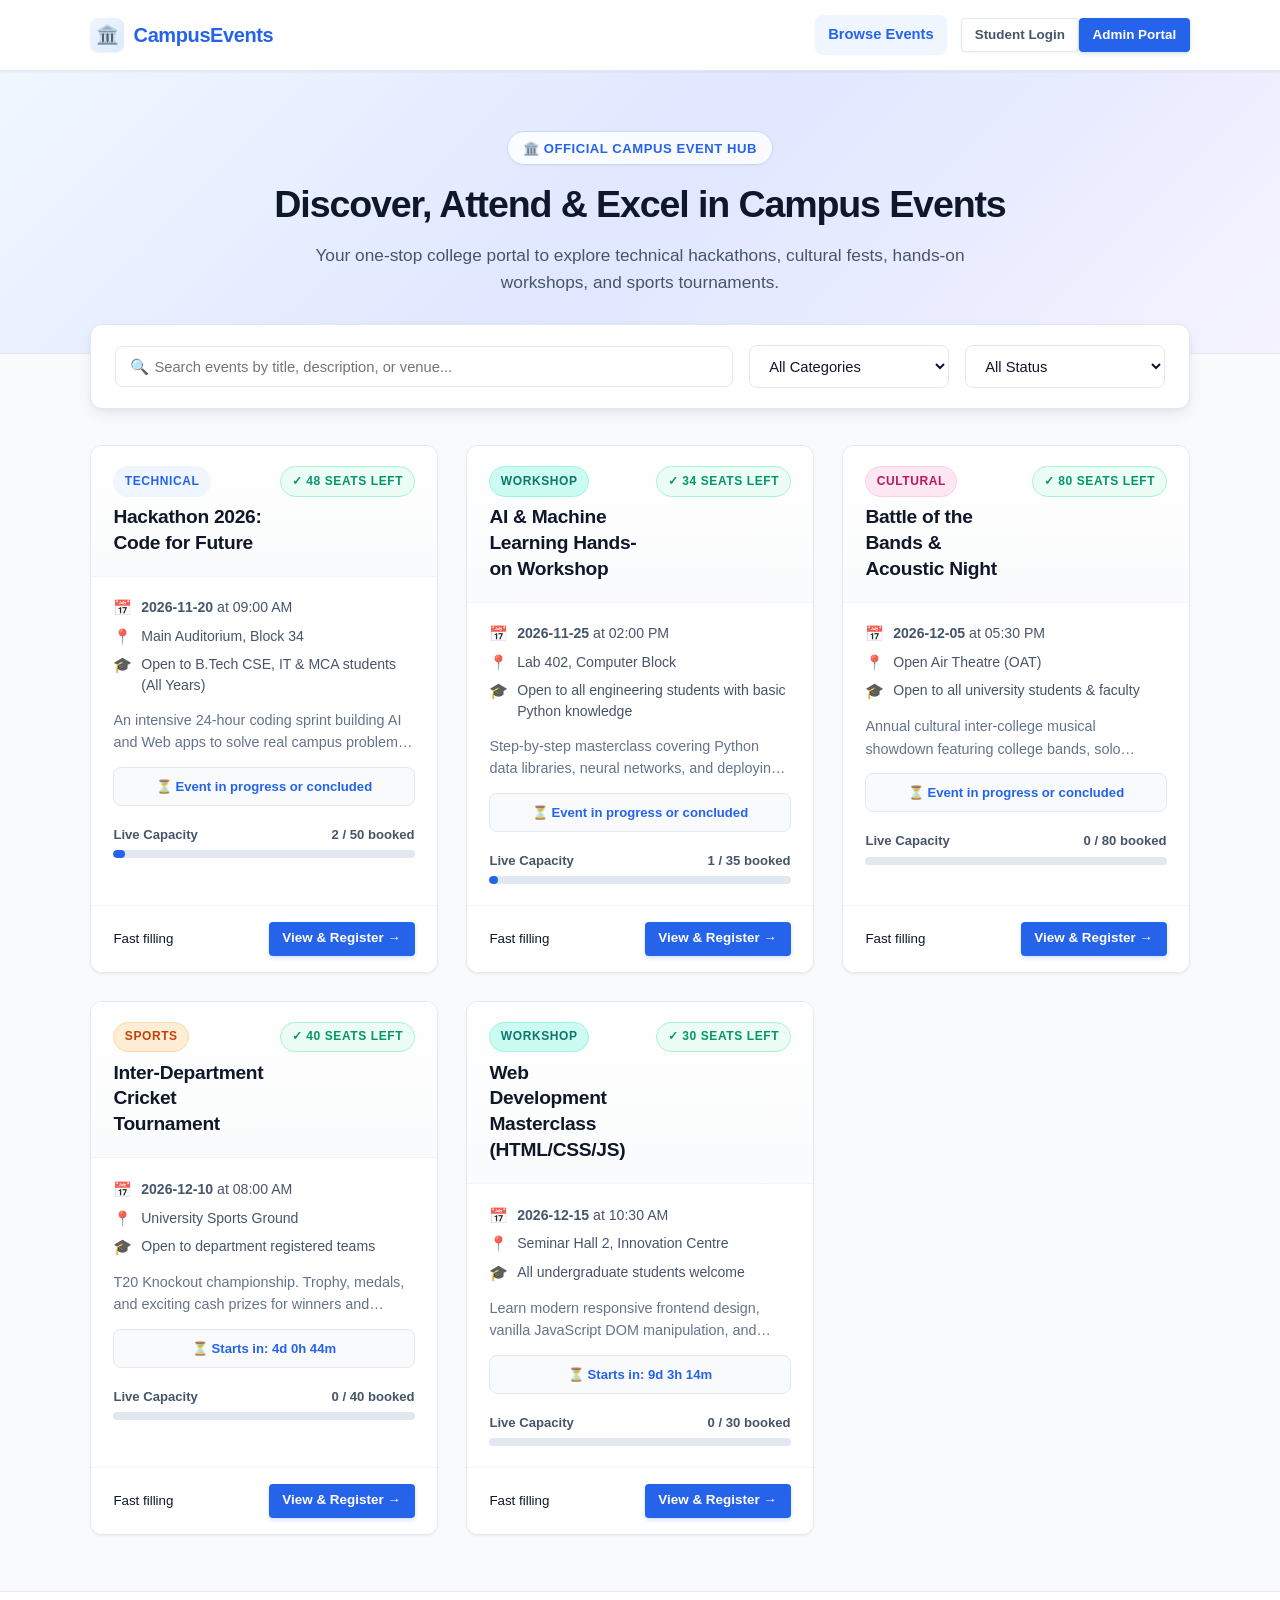
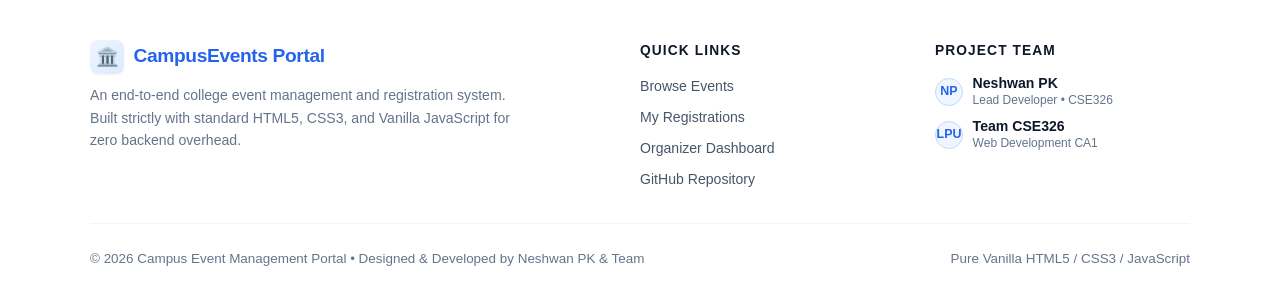
==== index.html @ 431cf502 "Initial commit: Campus Event Management & Registration Portal" ====
<!DOCTYPE html>
<html lang="en">
<head>
  <meta charset="UTF-8">
  <meta name="viewport" content="width=device-width, initial-scale=1.0">
  <title>Campus Event Management & Registration Portal</title>
  <link rel="icon" type="image/svg+xml" href="favicon.svg">
  <link rel="stylesheet" href="css/style.css">
</head>
<body>

  <!-- Global Navigation Header -->
  <header id="app-navbar" class="navbar"></header>

  <!-- Hero Welcome Banner -->
  <section class="hero-section">
    <div class="container">
      <div class="hero-pill">🏛️ Official Campus Event Hub</div>
      <h1 class="hero-title">Discover, Attend & Excel in Campus Events</h1>
      <p class="hero-subtitle">
        Your one-stop college portal to explore technical hackathons, cultural fests, hands-on workshops, and sports tournaments.
      </p>
    </div>
  </section>

  <!-- Main Content Container -->
  <main class="container">

    <!-- Normal Event Explorer View -->
    <div id="events-view">
      <!-- Search and Filter Bar -->
      <section class="filter-bar">
        <div class="search-input-wrapper">
          <span class="search-icon">🔍</span>
          <input 
            type="text" 
            id="search-input" 
            class="filter-input with-icon" 
            placeholder="Search events by title, description, or venue..." 
            oninput="handleFilterChange()"
          >
        </div>
        <div style="flex: 0 1 200px;">
          <select id="category-filter" class="filter-input" onchange="handleFilterChange()">
            <option value="ALL">All Categories</option>
            <option value="Technical">Technical</option>
            <option value="Workshop">Workshop</option>
            <option value="Cultural">Cultural</option>
            <option value="Sports">Sports</option>
          </select>
        </div>
        <div style="flex: 0 1 200px;">
          <select id="availability-filter" class="filter-input" onchange="handleFilterChange()">
            <option value="ALL">All Status</option>
            <option value="OPEN">Available Seats Only</option>
            <option value="FULL">Sold Out / Full</option>
          </select>
        </div>
      </section>

      <!-- Events Listing Grid -->
      <div id="events-container" class="events-grid">
        <!-- Event cards or empty-state injected dynamically -->
      </div>
    </div>

    <!-- Student "My Registrations" View -->
    <div id="my-registrations-view" style="display: none; padding: 2.5rem 0;">
      <div style="display: flex; justify-content: space-between; align-items: center; margin-bottom: 1.5rem; flex-wrap: wrap; gap: 1rem;">
        <div>
          <h2>My Event Registrations</h2>
          <p class="text-muted" id="student-info-heading">Track your booked tickets and active campus passes.</p>
        </div>
        <a href="index.html" class="btn btn-secondary btn-sm">← Back to All Events</a>
      </div>

      <div id="my-registrations-container">
        <div class="table-responsive">
          <table class="data-table">
            <thead>
              <tr>
                <th>Ticket ID</th>
                <th>Event Title</th>
                <th>Date & Time</th>
                <th>Venue</th>
                <th>Action</th>
              </tr>
            </thead>
            <tbody id="my-registrations-tbody">
              <!-- Dynamically populated -->
            </tbody>
          </table>
        </div>
      </div>
    </div>

  </main>

  <!-- Student Login Modal -->
  <div id="student-login-modal" class="modal-overlay">
    <div class="modal-content">
      <div class="modal-header">
        <h3 class="modal-title">Student Login / Identification</h3>
        <button class="modal-close" onclick="closeStudentLoginModal()">&times;</button>
      </div>
      <form id="student-login-form" onsubmit="handleStudentLogin(event)">
        <div class="modal-body">
          <p class="text-muted" style="margin-bottom: 1rem; font-size: 0.9rem;">
            Enter your college Registration Number to view your registered events or quickly book passes.
          </p>
          <div class="form-group">
            <label class="form-label" for="login-reg-no">Registration Number (e.g. 123001)</label>
            <input type="text" id="login-reg-no" class="form-control" placeholder="Enter Registration No." required>
          </div>
          <div class="form-group">
            <label class="form-label" for="login-name">Full Name</label>
            <input type="text" id="login-name" class="form-control" placeholder="Enter your full name" required>
          </div>
        </div>
        <div class="modal-footer">
          <button type="button" class="btn btn-secondary" onclick="closeStudentLoginModal()">Cancel</button>
          <button type="submit" class="btn btn-primary">Login / Continue</button>
        </div>
      </form>
    </div>
  </div>

  <!-- Admin Login Modal -->
  <div id="admin-login-modal" class="modal-overlay">
    <div class="modal-content">
      <div class="modal-header">
        <h3 class="modal-title">Organizer / Admin Login</h3>
        <button class="modal-close" onclick="closeAdminLoginModal()">&times;</button>
      </div>
      <form id="admin-login-form" onsubmit="handleAdminLogin(event)">
        <div class="modal-body">
          <div style="background-color: #f1f5f9; padding: 0.85rem 1rem; border-radius: var(--radius-sm); font-size: 0.86rem; margin-bottom: 1.25rem; border: 1px solid var(--border-color);">
            <strong>Demo Credentials:</strong><br>
            Username: <code>admin</code><br>
            Password: <code>admin123</code>
          </div>
          <div class="form-group">
            <label class="form-label" for="admin-user">Username</label>
            <input type="text" id="admin-user" class="form-control" placeholder="Username" required>
          </div>
          <div class="form-group">
            <label class="form-label" for="admin-pass">Password</label>
            <input type="password" id="admin-pass" class="form-control" placeholder="Password" required>
          </div>
        </div>
        <div class="modal-footer">
          <button type="button" class="btn btn-secondary" onclick="closeAdminLoginModal()">Cancel</button>
          <button type="submit" class="btn btn-primary">Sign In as Admin</button>
        </div>
      </form>
    </div>
  </div>

  <!-- Toast Container -->
  <div id="toast-container"></div>

  <!-- Footer with Team Names -->
  <footer id="app-footer" class="site-footer"></footer>

  <!-- Scripts -->
  <script src="js/storage.js"></script>
  <script src="js/events.js"></script>
  <script src="js/registration.js"></script>
  <script src="js/ui.js"></script>

  <script>
    // Initialize page on load
    document.addEventListener("DOMContentLoaded", function() {
      // Check if URL query asks for "my-registrations" view
      var urlParams = new URLSearchParams(window.location.search);
      var view = urlParams.get("view");

      if (view === "my-registrations") {
        renderNavbar("my-registrations");
        showMyRegistrationsView();
      } else {
        renderNavbar("events");
        renderEventsList();
      }

      // Render shared footer with team members
      renderFooter();
    });

    // Render filtered list of events into the grid
    function renderEventsList() {
      var container = document.getElementById("events-container");
      if (!container) return;

      var allEvents = getAllEvents();

      // Absolute empty state if no events exist in storage
      if (allEvents.length === 0) {
        container.innerHTML = renderEmptyState({
          icon: "📅",
          title: "No events yet",
          desc: "There are currently no events published on campus. Check back soon or log in as Organizer to add new ones.",
          actionBtn: '<button class="btn btn-primary btn-sm" onclick="openAdminLoginModal()">Organizer Portal</button>'
        });
        return;
      }

      var searchVal = (document.getElementById("search-input").value || "").toLowerCase().trim();
      var categoryVal = document.getElementById("category-filter").value;
      var availabilityVal = document.getElementById("availability-filter").value;

      var filtered = [];
      for (var i = 0; i < allEvents.length; i++) {
        var ev = allEvents[i];
        var matchesSearch = (
          ev.title.toLowerCase().indexOf(searchVal) !== -1 ||
          ev.description.toLowerCase().indexOf(searchVal) !== -1 ||
          ev.venue.toLowerCase().indexOf(searchVal) !== -1
        );

        var matchesCategory = (categoryVal === "ALL" || ev.category === categoryVal);

        var seats = getSeatsInfo(ev.id);
        var matchesAvailability = true;
        if (availabilityVal === "OPEN") {
          matchesAvailability = !seats.isFull;
        } else if (availabilityVal === "FULL") {
          matchesAvailability = seats.isFull;
        }

        if (matchesSearch && matchesCategory && matchesAvailability) {
          filtered.push(ev);
        }
      }

      if (filtered.length === 0) {
        container.innerHTML = renderEmptyState({
          icon: "🔍",
          title: "No events match your criteria",
          desc: "We couldn't find any campus events matching your active search filters. Try clearing your search keyword or switching categories.",
          actionBtn: '<button class="btn btn-secondary btn-sm" onclick="resetFilters()">Reset Filters</button>'
        });
        return;
      }

      var html = "";
      for (var j = 0; j < filtered.length; j++) {
        html += renderEventCard(filtered[j]);
      }
      container.innerHTML = html;
    }

    // Reset filters
    function resetFilters() {
      document.getElementById("search-input").value = "";
      document.getElementById("category-filter").value = "ALL";
      document.getElementById("availability-filter").value = "ALL";
      renderEventsList();
    }

    // Called when user types in search or changes filter dropdown
    function handleFilterChange() {
      renderEventsList();
    }

    // Switch view to display Student Registrations
    function showMyRegistrationsView() {
      var user = getCurrentUser();
      if (!user || user.role !== "student") {
        openStudentLoginModal();
        return;
      }

      document.getElementById("events-view").style.display = "none";
      document.getElementById("my-registrations-view").style.display = "block";
      document.getElementById("student-info-heading").textContent = 
        "Showing registered events for " + user.name + " (Reg No: " + user.regNo + ")";

      var container = document.getElementById("my-registrations-container");
      var registrations = getRegistrationsByStudent(user.regNo);

      if (registrations.length === 0) {
        container.innerHTML = renderEmptyState({
          icon: "🎟️",
          title: "No event registrations yet",
          desc: "You haven't reserved tickets for any campus events. Explore upcoming workshops, hackathons, and sports events to get your pass!",
          actionBtn: '<a href="index.html" class="btn btn-primary btn-sm">Explore Upcoming Events →</a>'
        });
        return;
      }

      var tableHtml = 
        '<div class="table-responsive">' +
          '<table class="data-table">' +
            '<thead>' +
              '<tr>' +
                '<th>Ticket ID</th>' +
                '<th>Event Title</th>' +
                '<th>Date & Time</th>' +
                '<th>Venue</th>' +
                '<th>Action</th>' +
              '</tr>' +
            '</thead>' +
            '<tbody id="my-registrations-tbody">';

      for (var i = 0; i < registrations.length; i++) {
        var reg = registrations[i];
        var event = getEventById(reg.eventId) || { title: "Unknown Event", date: "N/A", time: "N/A", venue: "N/A" };
        tableHtml += 
          '<tr>' +
            '<td><strong><code>' + reg.ticketId + '</code></strong></td>' +
            '<td><strong>' + event.title + '</strong></td>' +
            '<td>' + event.date + ' at ' + event.time + '</td>' +
            '<td>' + event.venue + '</td>' +
            '<td>' +
              '<div style="display: flex; gap: 0.5rem; flex-wrap: wrap;">' +
                '<a href="event.html?id=' + encodeURIComponent(reg.eventId) + '&ticketId=' + encodeURIComponent(reg.ticketId) + '" class="btn btn-secondary btn-sm">View Ticket</a>' +
                '<button class="btn btn-danger btn-sm" onclick="handleCancelMyRegistration(\'' + reg.ticketId + '\')">Cancel</button>' +
              '</div>' +
            '</td>' +
          '</tr>';
      }

      tableHtml += '</tbody></table></div>';
      container.innerHTML = tableHtml;
    }

    // Handle student cancelling their registration
    function handleCancelMyRegistration(ticketId) {
      if (!confirm("Are you sure you want to cancel this registration? Your seat will be freed up for other students.")) {
        return;
      }
      var res = cancelRegistration(ticketId);
      if (res.success) {
        showToast(res.message, "success");
        showMyRegistrationsView();
      } else {
        showToast(res.message, "danger");
      }
    }

    // Modal helpers
    function openStudentLoginModal() {
      document.getElementById("student-login-modal").classList.add("active");
    }
    function closeStudentLoginModal() {
      document.getElementById("student-login-modal").classList.remove("active");
    }

    function openAdminLoginModal() {
      document.getElementById("admin-login-modal").classList.add("active");
    }
    function closeAdminLoginModal() {
      document.getElementById("admin-login-modal").classList.remove("active");
    }

    // Form handlers
    function handleStudentLogin(e) {
      e.preventDefault();
      var regNo = document.getElementById("login-reg-no").value.trim();
      var name = document.getElementById("login-name").value.trim();

      if (!regNo || !name) {
        showToast("Please provide both Registration No and Name", "danger");
        return;
      }

      setCurrentUser({
        role: "student",
        regNo: regNo,
        name: name
      });

      closeStudentLoginModal();
      showToast("Welcome, " + name + "!", "success");
      setTimeout(function() {
        window.location.href = "index.html?view=my-registrations";
      }, 500);
    }

    function handleAdminLogin(e) {
      e.preventDefault();
      var u = document.getElementById("admin-user").value.trim();
      var p = document.getElementById("admin-pass").value.trim();

      // Demo login check
      if (u === "admin" && p === "admin123") {
        setCurrentUser({ role: "admin", name: "Campus Organizer" });
        closeAdminLoginModal();
        showToast("Signed in as Administrator", "success");
        setTimeout(function() {
          window.location.href = "admin.html";
        }, 500);
      } else {
        showToast("Invalid credentials! Demo username is admin, password is admin123", "danger");
      }
    }
  </script>
</body>
</html>
---- css/style.css ----
/* ==========================================================================
   Campus Event Management & Registration Portal - Stylesheet
   Refined visual design: harmonious color system, balanced spacing,
   engaging hover micro-interactions, responsive empty states & printable slips.
   ========================================================================== */

/* --- CSS Variables / Design System --- */
:root {
  /* Brand Primary */
  --primary-color: #2563eb;       /* Royal Blue */
  --primary-hover: #1d4ed8;       /* Deep Blue */
  --primary-light: #eff6ff;       /* Soft Blue Tint */
  --primary-border: #bfdbfe;      /* Subtle Primary Border */

  /* Neutrals & Slate */
  --secondary-color: #475569;     /* Slate Neutral */
  --secondary-hover: #334155;     /* Dark Slate */
  --bg-color: #f8fafc;            /* Ambient Page Background */
  --card-bg: #ffffff;             /* Surface / White */
  --text-main: #0f172a;           /* Crisp Charcoal Text */
  --text-muted: #64748b;          /* Secondary Muted Text */
  --text-subtle: #94a3b8;         /* Subtle / Placeholder */
  --border-color: #e2e8f0;        /* Card & Separator Borders */
  --border-light: #f1f5f9;        /* Soft Divider */

  /* Semantic Feedback Palette */
  --danger-color: #ef4444;        /* Crimson Red */
  --danger-hover: #dc2626;
  --danger-bg: #fef2f2;
  --danger-border: #fecaca;

  --success-color: #10b981;       /* Emerald Green */
  --success-hover: #059669;
  --success-bg: #ecfdf5;
  --success-border: #a7f3d0;

  --warning-color: #f59e0b;       /* Amber Warning */
  --warning-hover: #d97706;
  --warning-bg: #fffbeb;
  --warning-border: #fde68a;

  --info-color: #0284c7;          /* Sky Blue */
  --badge-bg: #eff6ff;

  /* Border Radii */
  --radius-xs: 4px;
  --radius-sm: 8px;
  --radius-md: 12px;
  --radius-lg: 18px;
  --radius-pill: 9999px;

  /* Elevation Shadows */
  --shadow-xs: 0 1px 2px 0 rgba(15, 23, 42, 0.05);
  --shadow-sm: 0 2px 4px -1px rgba(15, 23, 42, 0.06), 0 1px 2px -1px rgba(15, 23, 42, 0.04);
  --shadow-md: 0 6px 16px -2px rgba(15, 23, 42, 0.08), 0 2px 6px -1px rgba(15, 23, 42, 0.04);
  --shadow-lg: 0 14px 28px -4px rgba(15, 23, 42, 0.12), 0 6px 12px -3px rgba(15, 23, 42, 0.06);
  --shadow-hover: 0 12px 24px -2px rgba(37, 99, 235, 0.12), 0 4px 8px -2px rgba(15, 23, 42, 0.06);

  /* Transitions */
  --transition-fast: all 0.15s cubic-bezier(0.4, 0, 0.2, 1);
  --transition: all 0.25s cubic-bezier(0.4, 0, 0.2, 1);
}

/* --- Base Reset & Typography --- */
*, *::before, *::after {
  margin: 0;
  padding: 0;
  box-sizing: border-box;
}

html {
  scroll-behavior: smooth;
}

body {
  font-family: -apple-system, BlinkMacSystemFont, "Segoe UI", Roboto, "Helvetica Neue", Arial, sans-serif;
  background-color: var(--bg-color);
  color: var(--text-main);
  line-height: 1.6;
  min-height: 100vh;
  display: flex;
  flex-direction: column;
  -webkit-font-smoothing: antialiased;
  -moz-osx-font-smoothing: grayscale;
}

/* --- Container Utility --- */
.container {
  width: 100%;
  max-width: 1140px;
  margin: 0 auto;
  padding: 0 1.25rem;
}

/* --- Navigation Bar --- */
.navbar {
  background-color: #ffffff;
  border-bottom: 1px solid var(--border-color);
  position: sticky;
  top: 0;
  z-index: 100;
  box-shadow: var(--shadow-xs);
  transition: var(--transition-fast);
}

.nav-container {
  display: flex;
  align-items: center;
  justify-content: space-between;
  min-height: 70px;
  padding: 0.5rem 1.25rem;
}

.logo {
  font-size: 1.25rem;
  font-weight: 800;
  color: var(--primary-color);
  text-decoration: none;
  display: inline-flex;
  align-items: center;
  gap: 0.6rem;
  letter-spacing: -0.02em;
  transition: var(--transition-fast);
}

.logo:hover {
  color: var(--primary-hover);
  transform: scale(1.02);
}

.logo-badge {
  display: inline-flex;
  align-items: center;
  justify-content: center;
  width: 34px;
  height: 34px;
  background: linear-gradient(135deg, #eff6ff 0%, #dbeafe 100%);
  border-radius: var(--radius-sm);
  font-size: 1.15rem;
  box-shadow: var(--shadow-xs);
}

.nav-links {
  display: flex;
  align-items: center;
  gap: 0.85rem;
  list-style: none;
}

.nav-links a {
  text-decoration: none;
  color: var(--secondary-color);
  font-weight: 600;
  font-size: 0.92rem;
  transition: var(--transition-fast);
  padding: 0.5rem 0.85rem;
  border-radius: var(--radius-sm);
  display: inline-flex;
  align-items: center;
  gap: 0.4rem;
}

.nav-links a:hover {
  color: var(--primary-color);
  background-color: var(--primary-light);
}

.nav-links a.active {
  color: var(--primary-color);
  background-color: var(--primary-light);
  font-weight: 700;
}

.nav-user-badge {
  display: inline-flex;
  align-items: center;
  gap: 0.5rem;
  background-color: #f1f5f9;
  border: 1px solid var(--border-color);
  padding: 0.35rem 0.85rem;
  border-radius: var(--radius-pill);
  font-size: 0.85rem;
  font-weight: 600;
  color: var(--secondary-color);
  transition: var(--transition-fast);
}

.nav-user-badge:hover {
  background-color: #e2e8f0;
}

/* --- Buttons & Micro-interactions --- */
.btn {
  display: inline-flex;
  align-items: center;
  justify-content: center;
  gap: 0.5rem;
  padding: 0.6rem 1.25rem;
  font-size: 0.92rem;
  font-weight: 600;
  border-radius: var(--radius-sm);
  border: 1px solid transparent;
  cursor: pointer;
  text-decoration: none;
  transition: var(--transition-fast);
  line-height: 1.4;
  user-select: none;
}

.btn:active:not(:disabled) {
  transform: translateY(1px) scale(0.99);
}

.btn-primary {
  background-color: var(--primary-color);
  color: #ffffff;
  box-shadow: 0 2px 4px rgba(37, 99, 235, 0.2);
}

.btn-primary:hover {
  background-color: var(--primary-hover);
  box-shadow: 0 4px 8px rgba(37, 99, 235, 0.3);
  transform: translateY(-1px);
}

.btn-secondary {
  background-color: #ffffff;
  color: var(--secondary-color);
  border-color: var(--border-color);
  box-shadow: var(--shadow-xs);
}

.btn-secondary:hover {
  background-color: #f8fafc;
  color: var(--text-main);
  border-color: #cbd5e1;
  transform: translateY(-1px);
}

.btn-danger {
  background-color: var(--danger-color);
  color: #ffffff;
  box-shadow: 0 2px 4px rgba(239, 68, 68, 0.2);
}

.btn-danger:hover {
  background-color: var(--danger-hover);
  box-shadow: 0 4px 8px rgba(239, 68, 68, 0.3);
  transform: translateY(-1px);
}

.btn-success {
  background-color: var(--success-color);
  color: #ffffff;
  box-shadow: 0 2px 4px rgba(16, 185, 129, 0.2);
}

.btn-success:hover {
  background-color: var(--success-hover);
  box-shadow: 0 4px 8px rgba(16, 185, 129, 0.3);
  transform: translateY(-1px);
}

.btn-sm {
  padding: 0.4rem 0.8rem;
  font-size: 0.84rem;
  border-radius: var(--radius-xs);
}

.btn-block {
  width: 100%;
}

.btn:disabled,
.btn[disabled] {
  opacity: 0.55;
  cursor: not-allowed;
  pointer-events: none;
  transform: none !important;
  box-shadow: none !important;
}

/* --- Hero Section --- */
.hero-section {
  background: linear-gradient(135deg, #f0f7ff 0%, #e0e7ff 50%, #f5f3ff 100%);
  padding: 3.75rem 0 3.5rem;
  border-bottom: 1px solid var(--border-color);
  text-align: center;
  position: relative;
}

.hero-pill {
  display: inline-flex;
  align-items: center;
  gap: 0.5rem;
  background-color: rgba(255, 255, 255, 0.85);
  color: var(--primary-color);
  padding: 0.35rem 0.95rem;
  border-radius: var(--radius-pill);
  font-size: 0.82rem;
  font-weight: 700;
  letter-spacing: 0.04em;
  text-transform: uppercase;
  margin-bottom: 1rem;
  border: 1px solid var(--primary-border);
  box-shadow: var(--shadow-xs);
}

.hero-title {
  font-size: 2.35rem;
  font-weight: 800;
  color: var(--text-main);
  letter-spacing: -0.03em;
  margin-bottom: 0.85rem;
  line-height: 1.25;
}

.hero-subtitle {
  font-size: 1.08rem;
  color: var(--secondary-color);
  max-width: 660px;
  margin: 0 auto;
  line-height: 1.6;
}

/* --- Search & Filters Bar --- */
.filter-bar {
  background: var(--card-bg);
  padding: 1.25rem 1.5rem;
  border-radius: var(--radius-md);
  box-shadow: var(--shadow-md);
  border: 1px solid var(--border-color);
  margin: -1.85rem auto 2.25rem;
  display: flex;
  flex-wrap: wrap;
  gap: 1rem;
  align-items: center;
  position: relative;
  z-index: 10;
  transition: var(--transition-fast);
}

.filter-bar:focus-within {
  border-color: var(--primary-border);
  box-shadow: var(--shadow-hover);
}

.search-input-wrapper {
  flex: 1 1 280px;
  position: relative;
}

.search-icon {
  position: absolute;
  left: 0.95rem;
  top: 50%;
  transform: translateY(-50%);
  color: var(--text-muted);
  pointer-events: none;
  font-size: 0.95rem;
}

.filter-input {
  width: 100%;
  padding: 0.7rem 0.95rem;
  font-size: 0.92rem;
  border: 1px solid var(--border-color);
  border-radius: var(--radius-sm);
  outline: none;
  background-color: #ffffff;
  color: var(--text-main);
  transition: var(--transition-fast);
}

.filter-input.with-icon {
  padding-left: 2.4rem;
}

.filter-input:focus {
  border-color: var(--primary-color);
  box-shadow: 0 0 0 3px rgba(37, 99, 235, 0.15);
}

/* --- Event Cards Grid --- */
.events-grid {
  display: grid;
  grid-template-columns: repeat(auto-fill, minmax(330px, 1fr));
  gap: 1.75rem;
  margin-bottom: 3.5rem;
}

.event-card {
  background-color: var(--card-bg);
  border-radius: var(--radius-md);
  border: 1px solid var(--border-color);
  box-shadow: var(--shadow-sm);
  display: flex;
  flex-direction: column;
  overflow: hidden;
  position: relative;
  transition: transform 0.25s ease, box-shadow 0.25s ease, border-color 0.25s ease;
}

.event-card:hover {
  transform: translateY(-4px);
  box-shadow: var(--shadow-hover);
  border-color: #cbd5e1;
}

.event-card-header {
  padding: 1.25rem 1.4rem;
  border-bottom: 1px solid var(--border-light);
  display: flex;
  justify-content: space-between;
  align-items: flex-start;
  gap: 0.75rem;
  background: linear-gradient(180deg, #ffffff 0%, #fafbfc 100%);
}

.event-badge {
  display: inline-flex;
  align-items: center;
  gap: 0.35rem;
  font-size: 0.75rem;
  font-weight: 700;
  text-transform: uppercase;
  letter-spacing: 0.05em;
  padding: 0.3rem 0.65rem;
  border-radius: var(--radius-pill);
  background-color: var(--badge-bg);
  color: var(--primary-color);
  border: 1px solid transparent;
  white-space: nowrap;
}

.event-badge.badge-full {
  background-color: var(--danger-bg);
  color: var(--danger-hover);
  border-color: var(--danger-border);
}

.event-badge.badge-open {
  background-color: var(--success-bg);
  color: var(--success-hover);
  border-color: var(--success-border);
}

.event-badge.badge-tech {
  background-color: #e0e7ff;
  color: #4338ca;
  border-color: #c7d2fe;
}

.event-badge.badge-cultural {
  background-color: #fce7f3;
  color: #be185d;
  border-color: #fbcfe8;
}

.event-badge.badge-sports {
  background-color: #ffedd5;
  color: #c2410c;
  border-color: #fed7aa;
}

.event-badge.badge-workshop {
  background-color: #ccfbf1;
  color: #0f766e;
  border-color: #99f6e4;
}

.event-title {
  font-size: 1.2rem;
  font-weight: 700;
  color: var(--text-main);
  margin-top: 0.45rem;
  line-height: 1.35;
  letter-spacing: -0.015em;
}

.event-card-body {
  padding: 1.3rem 1.4rem;
  flex: 1;
  display: flex;
  flex-direction: column;
  gap: 0.85rem;
}

.event-meta {
  display: flex;
  flex-direction: column;
  gap: 0.45rem;
  font-size: 0.88rem;
  color: var(--secondary-color);
}

.event-meta-item {
  display: flex;
  align-items: flex-start;
  gap: 0.55rem;
  line-height: 1.45;
}

.event-meta-icon {
  font-size: 0.95rem;
  line-height: 1.4;
  opacity: 0.85;
  flex-shrink: 0;
}

.event-desc {
  font-size: 0.9rem;
  color: var(--text-muted);
  line-height: 1.55;
  display: -webkit-box;
  -webkit-line-clamp: 2;
  -webkit-box-orient: vertical;
  overflow: hidden;
}

.countdown-box {
  background-color: #f8fafc;
  border: 1px solid #e2e8f0;
  padding: 0.5rem 0.85rem;
  border-radius: var(--radius-sm);
  font-size: 0.82rem;
  font-weight: 600;
  color: var(--primary-color);
  text-align: center;
  display: flex;
  align-items: center;
  justify-content: center;
  gap: 0.4rem;
}

.seats-progress {
  display: flex;
  flex-direction: column;
  gap: 0.35rem;
  margin-top: 0.25rem;
}

.seats-label {
  display: flex;
  justify-content: space-between;
  font-size: 0.82rem;
  font-weight: 600;
  color: var(--secondary-color);
}

.progress-bar-bg {
  width: 100%;
  height: 8px;
  background-color: #e2e8f0;
  border-radius: var(--radius-pill);
  overflow: hidden;
}

.progress-bar-fill {
  height: 100%;
  background-color: var(--primary-color);
  transition: width 0.4s ease;
  border-radius: var(--radius-pill);
}

.progress-bar-fill.fill-warning {
  background-color: var(--warning-color);
}

.progress-bar-fill.fill-danger {
  background-color: var(--danger-color);
}

.event-card-footer {
  padding: 1rem 1.4rem;
  border-top: 1px solid var(--border-light);
  background-color: #ffffff;
  display: flex;
  justify-content: space-between;
  align-items: center;
  gap: 0.75rem;
}

/* --- Empty-State Component --- */
.empty-state {
  grid-column: 1 / -1;
  text-align: center;
  padding: 3.5rem 1.5rem;
  background: #ffffff;
  border-radius: var(--radius-md);
  border: 1px dashed #cbd5e1;
  box-shadow: var(--shadow-xs);
  display: flex;
  flex-direction: column;
  align-items: center;
  justify-content: center;
  gap: 0.75rem;
  margin: 1.5rem 0;
}

.empty-state-icon {
  font-size: 2.75rem;
  line-height: 1;
  margin-bottom: 0.25rem;
  display: inline-block;
  opacity: 0.9;
}

.empty-state-title {
  font-size: 1.25rem;
  font-weight: 700;
  color: var(--text-main);
}

.empty-state-desc {
  font-size: 0.92rem;
  color: var(--text-muted);
  max-width: 440px;
  line-height: 1.55;
}

.empty-state-action {
  margin-top: 0.5rem;
}

/* --- Forms & Inputs --- */
.form-group {
  margin-bottom: 1.25rem;
}

.form-label {
  display: block;
  font-size: 0.88rem;
  font-weight: 600;
  margin-bottom: 0.4rem;
  color: var(--text-main);
}

.form-control {
  width: 100%;
  padding: 0.65rem 0.95rem;
  font-size: 0.94rem;
  border: 1px solid var(--border-color);
  border-radius: var(--radius-sm);
  background-color: #ffffff;
  color: var(--text-main);
  outline: none;
  transition: var(--transition-fast);
}

.form-control:focus {
  border-color: var(--primary-color);
  box-shadow: 0 0 0 3px rgba(37, 99, 235, 0.15);
}

textarea.form-control {
  resize: vertical;
  min-height: 90px;
}

/* --- Modal & Dialogs --- */
.modal-overlay {
  position: fixed;
  top: 0;
  left: 0;
  right: 0;
  bottom: 0;
  background-color: rgba(15, 23, 42, 0.6);
  backdrop-filter: blur(4px);
  display: flex;
  align-items: center;
  justify-content: center;
  padding: 1.25rem;
  z-index: 1000;
  opacity: 0;
  visibility: hidden;
  transition: opacity 0.25s ease, visibility 0.25s ease;
}

.modal-overlay.active {
  opacity: 1;
  visibility: visible;
}

.modal-content {
  background-color: #ffffff;
  border-radius: var(--radius-lg);
  max-width: 520px;
  width: 100%;
  max-height: 90vh;
  overflow-y: auto;
  box-shadow: var(--shadow-lg);
  transform: translateY(12px) scale(0.98);
  transition: transform 0.25s cubic-bezier(0.16, 1, 0.3, 1);
  border: 1px solid var(--border-color);
}

.modal-overlay.active .modal-content {
  transform: translateY(0) scale(1);
}

.modal-header {
  padding: 1.35rem 1.6rem;
  border-bottom: 1px solid var(--border-color);
  display: flex;
  align-items: center;
  justify-content: space-between;
}

.modal-title {
  font-size: 1.22rem;
  font-weight: 700;
  color: var(--text-main);
}

.modal-close {
  background: none;
  border: none;
  font-size: 1.6rem;
  line-height: 1;
  cursor: pointer;
  color: var(--text-muted);
  width: 32px;
  height: 32px;
  border-radius: var(--radius-xs);
  display: flex;
  align-items: center;
  justify-content: center;
  transition: var(--transition-fast);
}

.modal-close:hover {
  color: var(--text-main);
  background-color: #f1f5f9;
}

.modal-body {
  padding: 1.6rem;
}

.modal-footer {
  padding: 1.15rem 1.6rem;
  border-top: 1px solid var(--border-color);
  display: flex;
  justify-content: flex-end;
  gap: 0.75rem;
  background-color: #f8fafc;
  border-bottom-left-radius: var(--radius-lg);
  border-bottom-right-radius: var(--radius-lg);
}

/* --- Toast Notifications --- */
#toast-container {
  position: fixed;
  bottom: 1.5rem;
  right: 1.5rem;
  display: flex;
  flex-direction: column;
  gap: 0.75rem;
  z-index: 2000;
  pointer-events: none;
}

.toast {
  pointer-events: auto;
  min-width: 290px;
  max-width: 420px;
  padding: 0.9rem 1.35rem;
  border-radius: var(--radius-md);
  background-color: #ffffff;
  box-shadow: var(--shadow-lg);
  font-size: 0.92rem;
  font-weight: 500;
  display: flex;
  align-items: center;
  gap: 0.75rem;
  border-left: 5px solid var(--primary-color);
  border-top: 1px solid var(--border-color);
  border-right: 1px solid var(--border-color);
  border-bottom: 1px solid var(--border-color);
  animation: slideInRight 0.3s ease;
  transition: opacity 0.3s ease, transform 0.3s ease;
}

.toast.toast-success {
  border-left-color: var(--success-color);
}
.toast.toast-danger {
  border-left-color: var(--danger-color);
}
.toast.toast-warning {
  border-left-color: var(--warning-color);
}

@keyframes slideInRight {
  from {
    transform: translateX(100%);
    opacity: 0;
  }
  to {
    transform: translateX(0);
    opacity: 1;
  }
}

/* --- Confirmation Ticket (Print-friendly) --- */
.ticket-wrapper {
  background-color: #ffffff;
  border: 2px dashed #94a3b8;
  border-radius: var(--radius-lg);
  padding: 2.25rem;
  margin: 1.5rem auto;
  max-width: 600px;
  position: relative;
  box-shadow: var(--shadow-sm);
  background-image: radial-gradient(#e2e8f0 1px, transparent 0);
  background-size: 20px 20px;
}

.ticket-header {
  text-align: center;
  border-bottom: 2px solid #f1f5f9;
  padding-bottom: 1.35rem;
  margin-bottom: 1.35rem;
}

.ticket-brand {
  font-size: 0.85rem;
  text-transform: uppercase;
  letter-spacing: 0.12em;
  color: var(--primary-color);
  font-weight: 800;
}

.ticket-code {
  font-family: ui-monospace, SFMono-Regular, Menlo, Monaco, Consolas, monospace;
  font-size: 1.25rem;
  font-weight: 700;
  color: var(--text-main);
  background-color: #f8fafc;
  display: inline-block;
  padding: 0.35rem 0.95rem;
  border-radius: var(--radius-sm);
  margin-top: 0.45rem;
  border: 1px solid var(--border-color);
  letter-spacing: 0.05em;
}

.ticket-grid {
  display: grid;
  grid-template-columns: repeat(2, 1fr);
  gap: 1.15rem;
  margin-bottom: 1.35rem;
}

.ticket-field-label {
  font-size: 0.75rem;
  text-transform: uppercase;
  color: var(--text-muted);
  font-weight: 700;
  letter-spacing: 0.05em;
  margin-bottom: 0.15rem;
}

.ticket-field-val {
  font-size: 0.98rem;
  font-weight: 700;
  color: var(--text-main);
}

.ticket-footer {
  text-align: center;
  font-size: 0.82rem;
  color: var(--text-muted);
  border-top: 1px solid #f1f5f9;
  padding-top: 1.1rem;
  line-height: 1.5;
}

/* --- Admin Dashboard Layout & Stats --- */
.stats-grid {
  display: grid;
  grid-template-columns: repeat(auto-fit, minmax(220px, 1fr));
  gap: 1.35rem;
  margin: 1.5rem 0 2.25rem;
}

.stat-card {
  background: #ffffff;
  border: 1px solid var(--border-color);
  border-radius: var(--radius-md);
  padding: 1.35rem;
  box-shadow: var(--shadow-sm);
  transition: transform 0.2s ease, box-shadow 0.2s ease;
}

.stat-card:hover {
  transform: translateY(-2px);
  box-shadow: var(--shadow-md);
}

.stat-label {
  font-size: 0.82rem;
  font-weight: 700;
  color: var(--text-muted);
  text-transform: uppercase;
  letter-spacing: 0.06em;
}

.stat-value {
  font-size: 2.15rem;
  font-weight: 800;
  color: var(--primary-color);
  margin-top: 0.35rem;
  letter-spacing: -0.02em;
}

/* --- Table styling --- */
.table-responsive {
  width: 100%;
  overflow-x: auto;
  border: 1px solid var(--border-color);
  border-radius: var(--radius-md);
  background-color: #ffffff;
  box-shadow: var(--shadow-xs);
  margin-bottom: 2rem;
}

.data-table {
  width: 100%;
  border-collapse: collapse;
  text-align: left;
  font-size: 0.92rem;
}

.data-table th,
.data-table td {
  padding: 0.95rem 1.15rem;
  border-bottom: 1px solid var(--border-color);
}

.data-table th {
  background-color: #f8fafc;
  font-weight: 700;
  color: var(--secondary-color);
  font-size: 0.84rem;
  text-transform: uppercase;
  letter-spacing: 0.05em;
}

.data-table tr:last-child td {
  border-bottom: none;
}

.data-table tbody tr {
  transition: background-color 0.15s ease;
}

.data-table tbody tr:hover {
  background-color: #f8fafc;
}

/* --- Modern Site Footer with Team Attribution --- */
.site-footer {
  margin-top: auto;
  background-color: #ffffff;
  border-top: 1px solid var(--border-color);
  padding: 3rem 0 2rem;
  color: var(--secondary-color);
  font-size: 0.9rem;
}

.footer-content {
  display: grid;
  grid-template-columns: 2fr 1fr 1fr;
  gap: 2.5rem;
  margin-bottom: 2rem;
}

.footer-brand {
  display: flex;
  flex-direction: column;
  gap: 0.65rem;
}

.footer-brand .logo {
  font-size: 1.2rem;
}

.footer-desc {
  font-size: 0.88rem;
  color: var(--text-muted);
  line-height: 1.6;
  max-width: 440px;
}

.footer-title {
  font-size: 0.86rem;
  font-weight: 800;
  text-transform: uppercase;
  letter-spacing: 0.08em;
  color: var(--text-main);
  margin-bottom: 0.85rem;
}

.footer-list {
  list-style: none;
  display: flex;
  flex-direction: column;
  gap: 0.5rem;
}

.footer-list a {
  text-decoration: none;
  color: var(--secondary-color);
  font-size: 0.88rem;
  transition: var(--transition-fast);
}

.footer-list a:hover {
  color: var(--primary-color);
  padding-left: 2px;
}

.team-list {
  list-style: none;
  display: flex;
  flex-direction: column;
  gap: 0.65rem;
}

.team-member {
  display: flex;
  align-items: center;
  gap: 0.6rem;
  font-size: 0.88rem;
}

.member-avatar {
  width: 28px;
  height: 28px;
  border-radius: var(--radius-pill);
  background-color: var(--primary-light);
  color: var(--primary-color);
  display: inline-flex;
  align-items: center;
  justify-content: center;
  font-weight: 700;
  font-size: 0.78rem;
  border: 1px solid var(--primary-border);
}

.member-info {
  display: flex;
  flex-direction: column;
  line-height: 1.25;
}

.member-name {
  font-weight: 600;
  color: var(--text-main);
}

.member-role {
  font-size: 0.75rem;
  color: var(--text-muted);
}

.footer-bottom {
  border-top: 1px solid var(--border-light);
  padding-top: 1.5rem;
  display: flex;
  justify-content: space-between;
  align-items: center;
  flex-wrap: wrap;
  gap: 1rem;
  font-size: 0.84rem;
  color: var(--text-muted);
}

/* --- PRINT STYLESHEET (For Confirmation Slips) --- */
@media print {
  nav,
  .navbar,
  .site-footer,
  .btn,
  .filter-bar,
  .hero-section,
  #toast-container,
  .no-print {
    display: none !important;
  }

  body {
    background-color: #ffffff !important;
    color: #000000 !important;
    margin: 0;
    padding: 0;
  }

  .container {
    max-width: 100% !important;
    padding: 0 !important;
    margin: 0 !important;
  }

  .ticket-wrapper {
    box-shadow: none !important;
    border: 2px solid #000000 !important;
    margin: 20px auto !important;
    page-break-inside: avoid;
    width: 90% !important;
    background: none !important;
  }

  .ticket-code {
    border: 1px solid #000000 !important;
    background-color: transparent !important;
  }
}

/* --- Mobile Responsiveness --- */
@media (max-width: 840px) {
  .nav-container {
    flex-direction: column;
    height: auto;
    padding: 0.85rem 1rem;
    gap: 0.75rem;
  }

  .nav-links {
    flex-wrap: wrap;
    justify-content: center;
    gap: 0.4rem;
  }

  .hero-title {
    font-size: 1.85rem;
  }

  .filter-bar {
    flex-direction: column;
    align-items: stretch;
    margin-top: -1.25rem;
  }

  .events-grid {
    grid-template-columns: 1fr;
    gap: 1.25rem;
  }

  #event-main-content {
    grid-template-columns: 1fr !important;
  }

  .ticket-grid {
    grid-template-columns: 1fr;
  }

  .footer-content {
    grid-template-columns: 1fr;
    gap: 1.75rem;
  }

  .footer-bottom {
    flex-direction: column;
    text-align: center;
  }
}
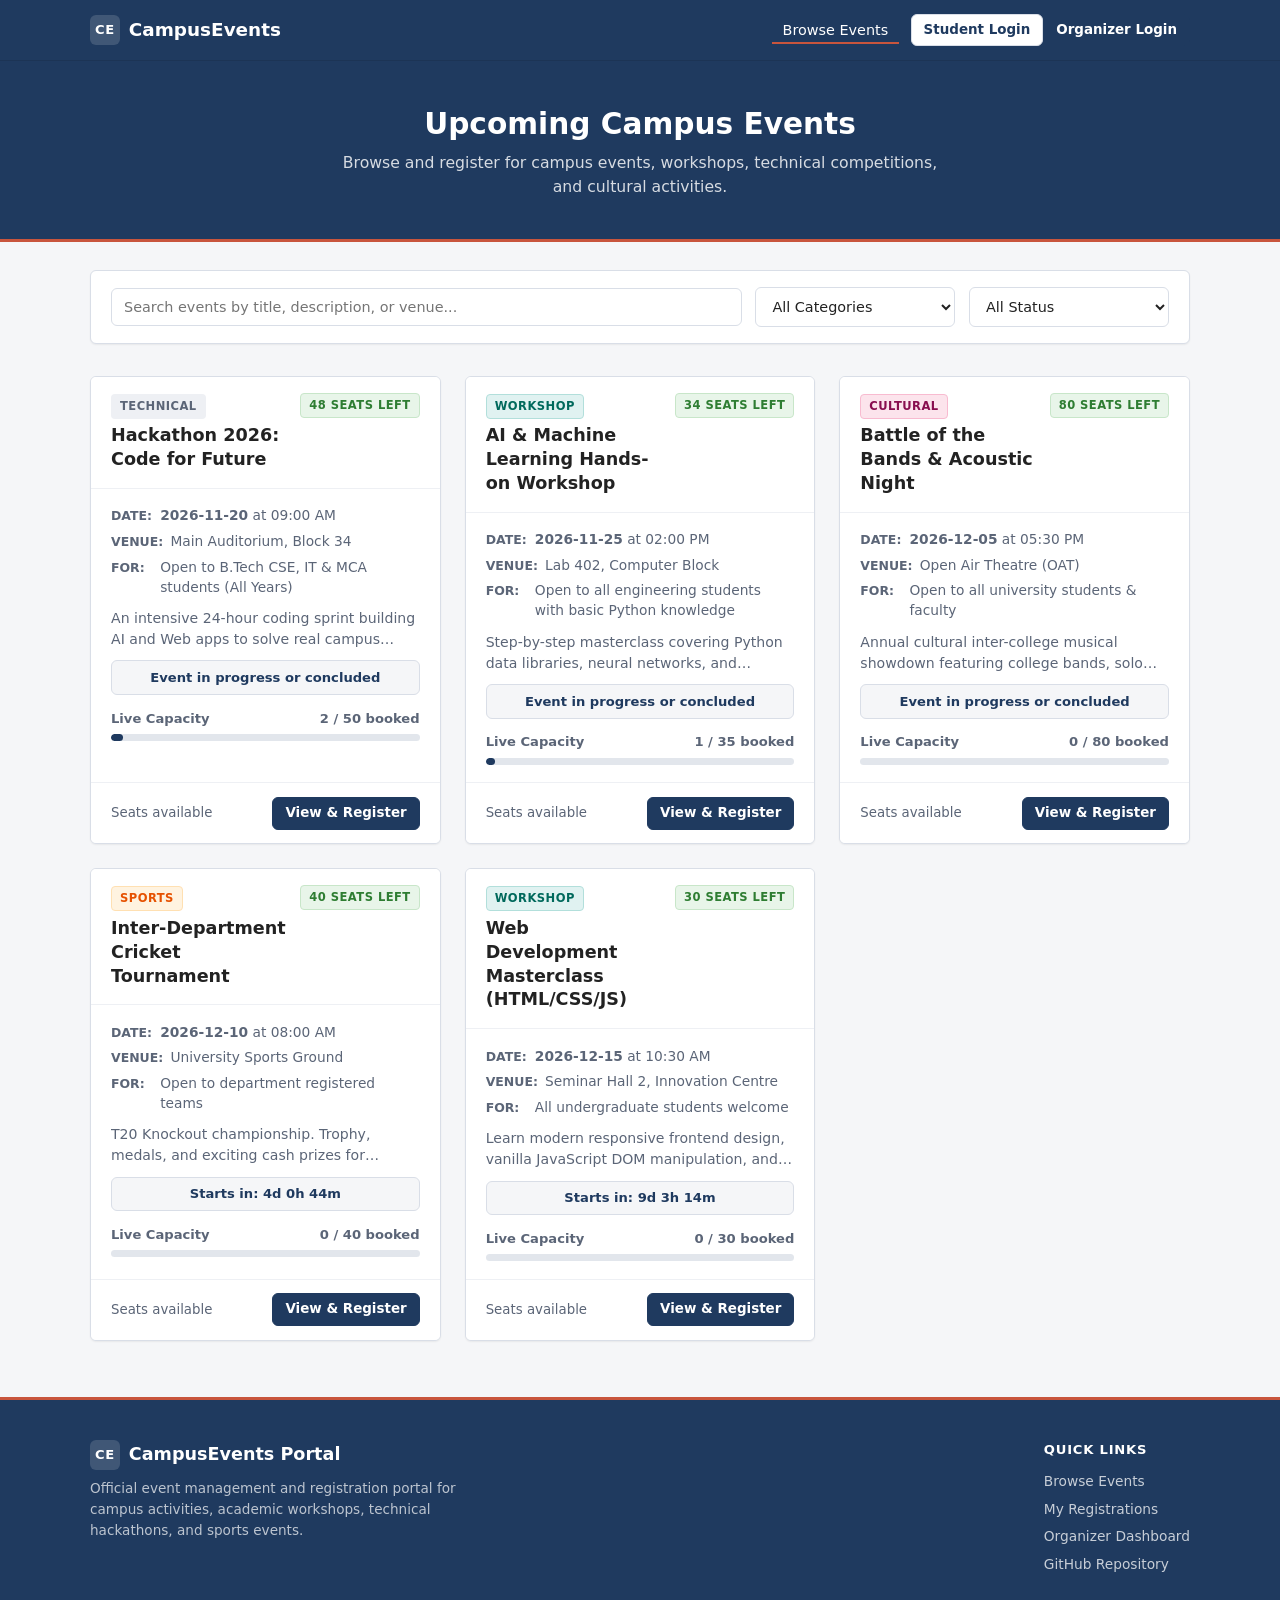
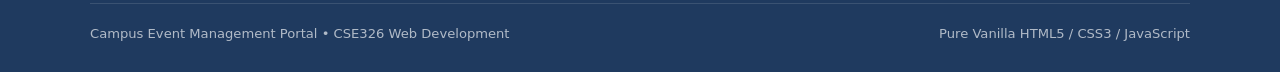
==== commit ef4c7b92: "style: professional redesign" ====
--- a/index.html
+++ b/index.html
@@ -15,10 +15,9 @@
   <!-- Hero Welcome Banner -->
   <section class="hero-section">
     <div class="container">
-      <div class="hero-pill">🏛️ Official Campus Event Hub</div>
-      <h1 class="hero-title">Discover, Attend & Excel in Campus Events</h1>
+      <h1 class="hero-title">Upcoming Campus Events</h1>
       <p class="hero-subtitle">
-        Your one-stop college portal to explore technical hackathons, cultural fests, hands-on workshops, and sports tournaments.
+        Browse and register for campus events, workshops, technical competitions, and cultural activities.
       </p>
     </div>
   </section>
@@ -31,11 +30,10 @@
       <!-- Search and Filter Bar -->
       <section class="filter-bar">
         <div class="search-input-wrapper">
-          <span class="search-icon">🔍</span>
           <input 
             type="text" 
             id="search-input" 
-            class="filter-input with-icon" 
+            class="filter-input" 
             placeholder="Search events by title, description, or venue..." 
             oninput="handleFilterChange()"
           >
@@ -71,7 +69,7 @@
           <h2>My Event Registrations</h2>
           <p class="text-muted" id="student-info-heading">Track your booked tickets and active campus passes.</p>
         </div>
-        <a href="index.html" class="btn btn-secondary btn-sm">← Back to All Events</a>
+        <a href="index.html" class="btn btn-secondary btn-sm">Back to All Events</a>
       </div>
 
       <div id="my-registrations-container">
@@ -100,13 +98,13 @@
   <div id="student-login-modal" class="modal-overlay">
     <div class="modal-content">
       <div class="modal-header">
-        <h3 class="modal-title">Student Login / Identification</h3>
+        <h3 class="modal-title">Student Login</h3>
         <button class="modal-close" onclick="closeStudentLoginModal()">&times;</button>
       </div>
       <form id="student-login-form" onsubmit="handleStudentLogin(event)">
         <div class="modal-body">
           <p class="text-muted" style="margin-bottom: 1rem; font-size: 0.9rem;">
-            Enter your college Registration Number to view your registered events or quickly book passes.
+            Enter your college Registration Number to view your registered events or book passes.
           </p>
           <div class="form-group">
             <label class="form-label" for="login-reg-no">Registration Number (e.g. 123001)</label>
@@ -119,7 +117,7 @@
         </div>
         <div class="modal-footer">
           <button type="button" class="btn btn-secondary" onclick="closeStudentLoginModal()">Cancel</button>
-          <button type="submit" class="btn btn-primary">Login / Continue</button>
+          <button type="submit" class="btn btn-primary">Login</button>
         </div>
       </form>
     </div>
@@ -129,12 +127,12 @@
   <div id="admin-login-modal" class="modal-overlay">
     <div class="modal-content">
       <div class="modal-header">
-        <h3 class="modal-title">Organizer / Admin Login</h3>
+        <h3 class="modal-title">Organizer Login</h3>
         <button class="modal-close" onclick="closeAdminLoginModal()">&times;</button>
       </div>
       <form id="admin-login-form" onsubmit="handleAdminLogin(event)">
         <div class="modal-body">
-          <div style="background-color: #f1f5f9; padding: 0.85rem 1rem; border-radius: var(--radius-sm); font-size: 0.86rem; margin-bottom: 1.25rem; border: 1px solid var(--border-color);">
+          <div style="background-color: var(--bg); padding: 0.85rem 1rem; border-radius: var(--radius); font-size: 0.86rem; margin-bottom: 1.25rem; border: 1px solid var(--border);">
             <strong>Demo Credentials:</strong><br>
             Username: <code>admin</code><br>
             Password: <code>admin123</code>
@@ -150,7 +148,7 @@
         </div>
         <div class="modal-footer">
           <button type="button" class="btn btn-secondary" onclick="closeAdminLoginModal()">Cancel</button>
-          <button type="submit" class="btn btn-primary">Sign In as Admin</button>
+          <button type="submit" class="btn btn-primary">Sign In</button>
         </div>
       </form>
     </div>
@@ -159,7 +157,7 @@
   <!-- Toast Container -->
   <div id="toast-container"></div>
 
-  <!-- Footer with Team Names -->
+  <!-- Shared Footer -->
   <footer id="app-footer" class="site-footer"></footer>
 
   <!-- Scripts -->
@@ -183,7 +181,7 @@
         renderEventsList();
       }
 
-      // Render shared footer with team members
+      // Render shared footer
       renderFooter();
     });
 
@@ -197,10 +195,10 @@
       // Absolute empty state if no events exist in storage
       if (allEvents.length === 0) {
         container.innerHTML = renderEmptyState({
-          icon: "📅",
+          icon: "",
           title: "No events yet",
-          desc: "There are currently no events published on campus. Check back soon or log in as Organizer to add new ones.",
-          actionBtn: '<button class="btn btn-primary btn-sm" onclick="openAdminLoginModal()">Organizer Portal</button>'
+          desc: "There are currently no events published. Log in as an Organizer to create new events.",
+          actionBtn: '<button class="btn btn-primary btn-sm" onclick="openAdminLoginModal()">Organizer Login</button>'
         });
         return;
       }
@@ -235,9 +233,9 @@
 
       if (filtered.length === 0) {
         container.innerHTML = renderEmptyState({
-          icon: "🔍",
+          icon: "",
           title: "No events match your criteria",
-          desc: "We couldn't find any campus events matching your active search filters. Try clearing your search keyword or switching categories.",
+          desc: "No events match the selected search keywords or filters. Try adjusting your search.",
           actionBtn: '<button class="btn btn-secondary btn-sm" onclick="resetFilters()">Reset Filters</button>'
         });
         return;
@@ -281,10 +279,10 @@
 
       if (registrations.length === 0) {
         container.innerHTML = renderEmptyState({
-          icon: "🎟️",
+          icon: "",
           title: "No event registrations yet",
-          desc: "You haven't reserved tickets for any campus events. Explore upcoming workshops, hackathons, and sports events to get your pass!",
-          actionBtn: '<a href="index.html" class="btn btn-primary btn-sm">Explore Upcoming Events →</a>'
+          desc: "You have not registered for any events yet. Browse available campus events to register.",
+          actionBtn: '<a href="index.html" class="btn btn-primary btn-sm">Browse Events</a>'
         });
         return;
       }
--- a/css/style.css
+++ b/css/style.css
@@ -1,64 +1,42 @@
 /* ==========================================================================
-   Campus Event Management & Registration Portal - Stylesheet
-   Refined visual design: harmonious color system, balanced spacing,
-   engaging hover micro-interactions, responsive empty states & printable slips.
+   Campus Event Management & Registration Portal
+   Institutional Theme - Clean, Flat, Human-Designed College Portal
    ========================================================================== */
 
-/* --- CSS Variables / Design System --- */
+/* --- CSS Variables & Design Tokens --- */
 :root {
-  /* Brand Primary */
-  --primary-color: #2563eb;       /* Royal Blue */
-  --primary-hover: #1d4ed8;       /* Deep Blue */
-  --primary-light: #eff6ff;       /* Soft Blue Tint */
-  --primary-border: #bfdbfe;      /* Subtle Primary Border */
-
-  /* Neutrals & Slate */
-  --secondary-color: #475569;     /* Slate Neutral */
-  --secondary-hover: #334155;     /* Dark Slate */
-  --bg-color: #f8fafc;            /* Ambient Page Background */
-  --card-bg: #ffffff;             /* Surface / White */
-  --text-main: #0f172a;           /* Crisp Charcoal Text */
-  --text-muted: #64748b;          /* Secondary Muted Text */
-  --text-subtle: #94a3b8;         /* Subtle / Placeholder */
-  --border-color: #e2e8f0;        /* Card & Separator Borders */
-  --border-light: #f1f5f9;        /* Soft Divider */
-
-  /* Semantic Feedback Palette */
-  --danger-color: #ef4444;        /* Crimson Red */
-  --danger-hover: #dc2626;
-  --danger-bg: #fef2f2;
-  --danger-border: #fecaca;
-
-  --success-color: #10b981;       /* Emerald Green */
-  --success-hover: #059669;
-  --success-bg: #ecfdf5;
-  --success-border: #a7f3d0;
-
-  --warning-color: #f59e0b;       /* Amber Warning */
-  --warning-hover: #d97706;
-  --warning-bg: #fffbeb;
-  --warning-border: #fde68a;
-
-  --info-color: #0284c7;          /* Sky Blue */
-  --badge-bg: #eff6ff;
-
-  /* Border Radii */
-  --radius-xs: 4px;
-  --radius-sm: 8px;
-  --radius-md: 12px;
-  --radius-lg: 18px;
-  --radius-pill: 9999px;
-
-  /* Elevation Shadows */
-  --shadow-xs: 0 1px 2px 0 rgba(15, 23, 42, 0.05);
-  --shadow-sm: 0 2px 4px -1px rgba(15, 23, 42, 0.06), 0 1px 2px -1px rgba(15, 23, 42, 0.04);
-  --shadow-md: 0 6px 16px -2px rgba(15, 23, 42, 0.08), 0 2px 6px -1px rgba(15, 23, 42, 0.04);
-  --shadow-lg: 0 14px 28px -4px rgba(15, 23, 42, 0.12), 0 6px 12px -3px rgba(15, 23, 42, 0.06);
-  --shadow-hover: 0 12px 24px -2px rgba(37, 99, 235, 0.12), 0 4px 8px -2px rgba(15, 23, 42, 0.06);
-
-  /* Transitions */
-  --transition-fast: all 0.15s cubic-bezier(0.4, 0, 0.2, 1);
-  --transition: all 0.25s cubic-bezier(0.4, 0, 0.2, 1);
+  --primary: #1F3A5F;
+  --primary-hover: #162C47;
+  --accent: #C8553D;
+  --accent-hover: #A8432D;
+
+  --bg: #F5F6F8;
+  --surface: #ffffff;
+  --text: #222222;
+  --text-muted: #5B6577;
+  --border: #D9DEE7;
+  --border-light: #EEF0F4;
+
+  --success: #2E7D32;
+  --success-bg: #E8F5E9;
+  --danger: #C62828;
+  --danger-bg: #FDECEA;
+  --warning: #E65100;
+  --warning-bg: #FFF3E0;
+
+  --radius-sm: 4px;
+  --radius: 6px;
+  --radius-md: 6px;
+  --radius-lg: 6px;
+  --radius-pill: 4px;
+
+  --shadow-xs: 0 1px 2px rgba(0, 0, 0, 0.06);
+  --shadow-sm: 0 1px 2px rgba(0, 0, 0, 0.06);
+  --shadow-md: 0 1px 2px rgba(0, 0, 0, 0.06);
+  --shadow-lg: 0 1px 2px rgba(0, 0, 0, 0.06);
+  --shadow: 0 1px 2px rgba(0, 0, 0, 0.06);
+
+  --transition: 0.15s ease;
 }
 
 /* --- Base Reset & Typography --- */
@@ -73,15 +51,30 @@
 }
 
 body {
-  font-family: -apple-system, BlinkMacSystemFont, "Segoe UI", Roboto, "Helvetica Neue", Arial, sans-serif;
-  background-color: var(--bg-color);
-  color: var(--text-main);
-  line-height: 1.6;
+  font-family: system-ui, -apple-system, BlinkMacSystemFont, "Segoe UI", Roboto, "Helvetica Neue", Arial, sans-serif;
+  font-size: 16px;
+  line-height: 1.5;
+  background-color: var(--bg);
+  color: var(--text);
   min-height: 100vh;
   display: flex;
   flex-direction: column;
   -webkit-font-smoothing: antialiased;
-  -moz-osx-font-smoothing: grayscale;
+}
+
+h1, h2, h3, h4, h5, h6 {
+  font-weight: 600;
+  line-height: 1.3;
+  color: var(--text);
+}
+
+a {
+  color: var(--primary);
+  text-decoration: none;
+}
+
+a:hover {
+  text-decoration: underline;
 }
 
 /* --- Container Utility --- */
@@ -94,177 +87,170 @@
 
 /* --- Navigation Bar --- */
 .navbar {
-  background-color: #ffffff;
-  border-bottom: 1px solid var(--border-color);
+  background-color: var(--primary);
   position: sticky;
   top: 0;
   z-index: 100;
-  box-shadow: var(--shadow-xs);
-  transition: var(--transition-fast);
+  border-bottom: 1px solid rgba(0, 0, 0, 0.1);
 }
 
 .nav-container {
   display: flex;
   align-items: center;
   justify-content: space-between;
-  min-height: 70px;
+  min-height: 60px;
   padding: 0.5rem 1.25rem;
 }
 
 .logo {
-  font-size: 1.25rem;
-  font-weight: 800;
-  color: var(--primary-color);
+  font-size: 1.15rem;
+  font-weight: 600;
+  color: #ffffff;
   text-decoration: none;
   display: inline-flex;
   align-items: center;
-  gap: 0.6rem;
-  letter-spacing: -0.02em;
-  transition: var(--transition-fast);
+  gap: 0.55rem;
 }
 
 .logo:hover {
-  color: var(--primary-hover);
-  transform: scale(1.02);
+  color: #ffffff;
+  text-decoration: none;
 }
 
 .logo-badge {
   display: inline-flex;
   align-items: center;
   justify-content: center;
-  width: 34px;
-  height: 34px;
-  background: linear-gradient(135deg, #eff6ff 0%, #dbeafe 100%);
-  border-radius: var(--radius-sm);
-  font-size: 1.15rem;
-  box-shadow: var(--shadow-xs);
+  width: 30px;
+  height: 30px;
+  background-color: rgba(255, 255, 255, 0.15);
+  border-radius: var(--radius);
+  font-size: 0.82rem;
+  font-weight: 700;
+  color: #ffffff;
+  letter-spacing: 0.05em;
 }
 
 .nav-links {
   display: flex;
   align-items: center;
-  gap: 0.85rem;
+  gap: 0.75rem;
   list-style: none;
 }
 
 .nav-links a {
   text-decoration: none;
-  color: var(--secondary-color);
-  font-weight: 600;
-  font-size: 0.92rem;
-  transition: var(--transition-fast);
-  padding: 0.5rem 0.85rem;
-  border-radius: var(--radius-sm);
-  display: inline-flex;
-  align-items: center;
-  gap: 0.4rem;
+  color: rgba(255, 255, 255, 0.85);
+  font-weight: 500;
+  font-size: 0.9rem;
+  padding: 0.4rem 0.65rem;
+  border-radius: var(--radius);
+  transition: color var(--transition), background-color var(--transition);
 }
 
 .nav-links a:hover {
-  color: var(--primary-color);
-  background-color: var(--primary-light);
+  color: #ffffff;
+  background-color: rgba(255, 255, 255, 0.1);
+  text-decoration: none;
 }
 
 .nav-links a.active {
-  color: var(--primary-color);
-  background-color: var(--primary-light);
-  font-weight: 700;
+  color: #ffffff;
+  background-color: transparent;
+  border-bottom: 2px solid var(--accent);
+  border-radius: 0;
+  padding-bottom: 0.25rem;
 }
 
 .nav-user-badge {
   display: inline-flex;
   align-items: center;
-  gap: 0.5rem;
-  background-color: #f1f5f9;
-  border: 1px solid var(--border-color);
-  padding: 0.35rem 0.85rem;
-  border-radius: var(--radius-pill);
-  font-size: 0.85rem;
-  font-weight: 600;
-  color: var(--secondary-color);
-  transition: var(--transition-fast);
-}
-
-.nav-user-badge:hover {
-  background-color: #e2e8f0;
-}
-
-/* --- Buttons & Micro-interactions --- */
+  gap: 0.4rem;
+  background-color: rgba(255, 255, 255, 0.12);
+  border: 1px solid rgba(255, 255, 255, 0.2);
+  padding: 0.3rem 0.65rem;
+  border-radius: var(--radius);
+  font-size: 0.84rem;
+  font-weight: 500;
+  color: #ffffff;
+}
+
+/* --- Buttons --- */
 .btn {
   display: inline-flex;
   align-items: center;
   justify-content: center;
-  gap: 0.5rem;
-  padding: 0.6rem 1.25rem;
-  font-size: 0.92rem;
-  font-weight: 600;
-  border-radius: var(--radius-sm);
+  gap: 0.4rem;
+  padding: 10px 16px;
+  font-size: 0.9rem;
+  font-weight: 600;
+  border-radius: var(--radius);
   border: 1px solid transparent;
   cursor: pointer;
   text-decoration: none;
-  transition: var(--transition-fast);
   line-height: 1.4;
   user-select: none;
+  font-family: inherit;
+  transition: background-color var(--transition), border-color var(--transition), color var(--transition);
+}
+
+.btn:hover {
+  text-decoration: none;
 }
 
 .btn:active:not(:disabled) {
-  transform: translateY(1px) scale(0.99);
+  opacity: 0.9;
 }
 
 .btn-primary {
-  background-color: var(--primary-color);
-  color: #ffffff;
-  box-shadow: 0 2px 4px rgba(37, 99, 235, 0.2);
+  background-color: var(--primary);
+  color: #ffffff;
+  border-color: var(--primary);
 }
 
 .btn-primary:hover {
   background-color: var(--primary-hover);
-  box-shadow: 0 4px 8px rgba(37, 99, 235, 0.3);
-  transform: translateY(-1px);
+  border-color: var(--primary-hover);
 }
 
 .btn-secondary {
-  background-color: #ffffff;
-  color: var(--secondary-color);
-  border-color: var(--border-color);
-  box-shadow: var(--shadow-xs);
+  background-color: var(--surface);
+  color: var(--primary);
+  border-color: var(--border);
 }
 
 .btn-secondary:hover {
-  background-color: #f8fafc;
-  color: var(--text-main);
-  border-color: #cbd5e1;
-  transform: translateY(-1px);
+  background-color: var(--bg);
+  border-color: #B8C2D1;
+  color: var(--primary);
 }
 
 .btn-danger {
-  background-color: var(--danger-color);
-  color: #ffffff;
-  box-shadow: 0 2px 4px rgba(239, 68, 68, 0.2);
+  background-color: var(--danger);
+  color: #ffffff;
+  border-color: var(--danger);
 }
 
 .btn-danger:hover {
-  background-color: var(--danger-hover);
-  box-shadow: 0 4px 8px rgba(239, 68, 68, 0.3);
-  transform: translateY(-1px);
+  background-color: #A82020;
+  border-color: #A82020;
 }
 
 .btn-success {
-  background-color: var(--success-color);
-  color: #ffffff;
-  box-shadow: 0 2px 4px rgba(16, 185, 129, 0.2);
+  background-color: var(--success);
+  color: #ffffff;
+  border-color: var(--success);
 }
 
 .btn-success:hover {
-  background-color: var(--success-hover);
-  box-shadow: 0 4px 8px rgba(16, 185, 129, 0.3);
-  transform: translateY(-1px);
+  background-color: #236528;
+  border-color: #236528;
 }
 
 .btn-sm {
-  padding: 0.4rem 0.8rem;
+  padding: 6px 12px;
   font-size: 0.84rem;
-  border-radius: var(--radius-xs);
+  border-radius: var(--radius);
 }
 
 .btn-block {
@@ -273,76 +259,59 @@
 
 .btn:disabled,
 .btn[disabled] {
-  opacity: 0.55;
+  background-color: #E2E6EC !important;
+  color: #8C96A6 !important;
+  border-color: #D9DEE7 !important;
   cursor: not-allowed;
   pointer-events: none;
-  transform: none !important;
-  box-shadow: none !important;
 }
 
 /* --- Hero Section --- */
 .hero-section {
-  background: linear-gradient(135deg, #f0f7ff 0%, #e0e7ff 50%, #f5f3ff 100%);
-  padding: 3.75rem 0 3.5rem;
-  border-bottom: 1px solid var(--border-color);
+  background-color: var(--primary);
+  padding: 2.75rem 0 2.5rem;
+  border-bottom: 3px solid var(--accent);
   text-align: center;
-  position: relative;
+  color: #ffffff;
 }
 
 .hero-pill {
-  display: inline-flex;
-  align-items: center;
-  gap: 0.5rem;
-  background-color: rgba(255, 255, 255, 0.85);
-  color: var(--primary-color);
-  padding: 0.35rem 0.95rem;
-  border-radius: var(--radius-pill);
-  font-size: 0.82rem;
-  font-weight: 700;
-  letter-spacing: 0.04em;
-  text-transform: uppercase;
-  margin-bottom: 1rem;
-  border: 1px solid var(--primary-border);
-  box-shadow: var(--shadow-xs);
+  display: none;
 }
 
 .hero-title {
-  font-size: 2.35rem;
-  font-weight: 800;
-  color: var(--text-main);
-  letter-spacing: -0.03em;
-  margin-bottom: 0.85rem;
-  line-height: 1.25;
+  font-size: 1.85rem;
+  font-weight: 600;
+  color: #ffffff;
+  margin-bottom: 0.5rem;
 }
 
 .hero-subtitle {
-  font-size: 1.08rem;
-  color: var(--secondary-color);
-  max-width: 660px;
+  font-size: 0.98rem;
+  color: rgba(255, 255, 255, 0.82);
+  max-width: 620px;
   margin: 0 auto;
-  line-height: 1.6;
+  line-height: 1.5;
 }
 
 /* --- Search & Filters Bar --- */
 .filter-bar {
-  background: var(--card-bg);
-  padding: 1.25rem 1.5rem;
-  border-radius: var(--radius-md);
-  box-shadow: var(--shadow-md);
-  border: 1px solid var(--border-color);
-  margin: -1.85rem auto 2.25rem;
+  background-color: var(--surface);
+  padding: 1rem 1.25rem;
+  border-radius: var(--radius);
+  border: 1px solid var(--border);
+  box-shadow: var(--shadow);
+  margin: 1.75rem auto 2rem;
   display: flex;
   flex-wrap: wrap;
-  gap: 1rem;
+  gap: 0.85rem;
   align-items: center;
   position: relative;
   z-index: 10;
-  transition: var(--transition-fast);
 }
 
 .filter-bar:focus-within {
-  border-color: var(--primary-border);
-  box-shadow: var(--shadow-hover);
+  border-color: var(--primary);
 }
 
 .search-input-wrapper {
@@ -351,167 +320,159 @@
 }
 
 .search-icon {
-  position: absolute;
-  left: 0.95rem;
-  top: 50%;
-  transform: translateY(-50%);
-  color: var(--text-muted);
-  pointer-events: none;
-  font-size: 0.95rem;
+  display: none;
 }
 
 .filter-input {
   width: 100%;
-  padding: 0.7rem 0.95rem;
-  font-size: 0.92rem;
-  border: 1px solid var(--border-color);
-  border-radius: var(--radius-sm);
+  padding: 10px 12px;
+  font-size: 0.9rem;
+  border: 1px solid var(--border);
+  border-radius: var(--radius);
   outline: none;
   background-color: #ffffff;
-  color: var(--text-main);
-  transition: var(--transition-fast);
+  color: var(--text);
+  font-family: inherit;
+  transition: border-color var(--transition);
 }
 
 .filter-input.with-icon {
-  padding-left: 2.4rem;
+  padding-left: 12px;
 }
 
 .filter-input:focus {
-  border-color: var(--primary-color);
-  box-shadow: 0 0 0 3px rgba(37, 99, 235, 0.15);
+  border-color: var(--primary);
+  outline: 2px solid rgba(31, 58, 95, 0.2);
+  outline-offset: 0;
 }
 
 /* --- Event Cards Grid --- */
 .events-grid {
   display: grid;
-  grid-template-columns: repeat(auto-fill, minmax(330px, 1fr));
-  gap: 1.75rem;
+  grid-template-columns: repeat(auto-fill, minmax(320px, 1fr));
+  gap: 1.5rem;
   margin-bottom: 3.5rem;
 }
 
 .event-card {
-  background-color: var(--card-bg);
-  border-radius: var(--radius-md);
-  border: 1px solid var(--border-color);
-  box-shadow: var(--shadow-sm);
+  background-color: var(--surface);
+  border-radius: var(--radius);
+  border: 1px solid var(--border);
+  box-shadow: var(--shadow);
   display: flex;
   flex-direction: column;
   overflow: hidden;
-  position: relative;
-  transition: transform 0.25s ease, box-shadow 0.25s ease, border-color 0.25s ease;
+  transition: border-color var(--transition);
 }
 
 .event-card:hover {
-  transform: translateY(-4px);
-  box-shadow: var(--shadow-hover);
-  border-color: #cbd5e1;
+  border-color: #B8C2D1;
 }
 
 .event-card-header {
-  padding: 1.25rem 1.4rem;
+  padding: 1rem 1.25rem;
   border-bottom: 1px solid var(--border-light);
   display: flex;
   justify-content: space-between;
   align-items: flex-start;
-  gap: 0.75rem;
-  background: linear-gradient(180deg, #ffffff 0%, #fafbfc 100%);
+  gap: 0.6rem;
+  background-color: #ffffff;
 }
 
 .event-badge {
-  display: inline-flex;
-  align-items: center;
-  gap: 0.35rem;
-  font-size: 0.75rem;
-  font-weight: 700;
+  display: inline-block;
+  font-size: 0.72rem;
+  font-weight: 600;
   text-transform: uppercase;
-  letter-spacing: 0.05em;
-  padding: 0.3rem 0.65rem;
-  border-radius: var(--radius-pill);
-  background-color: var(--badge-bg);
-  color: var(--primary-color);
+  letter-spacing: 0.04em;
+  padding: 3px 8px;
+  border-radius: var(--radius-sm);
+  background-color: var(--border-light);
+  color: var(--text-muted);
   border: 1px solid transparent;
   white-space: nowrap;
 }
 
 .event-badge.badge-full {
   background-color: var(--danger-bg);
-  color: var(--danger-hover);
-  border-color: var(--danger-border);
+  color: var(--danger);
+  border-color: #F8D7DA;
 }
 
 .event-badge.badge-open {
   background-color: var(--success-bg);
-  color: var(--success-hover);
-  border-color: var(--success-border);
+  color: var(--success);
+  border-color: #C8E6C9;
 }
 
 .event-badge.badge-tech {
-  background-color: #e0e7ff;
-  color: #4338ca;
-  border-color: #c7d2fe;
+  background-color: #EBF1F8;
+  color: var(--primary);
+  border-color: #D3DFEE;
 }
 
 .event-badge.badge-cultural {
-  background-color: #fce7f3;
-  color: #be185d;
-  border-color: #fbcfe8;
+  background-color: #FCE4EC;
+  color: #880E4F;
+  border-color: #F8BBD0;
 }
 
 .event-badge.badge-sports {
-  background-color: #ffedd5;
-  color: #c2410c;
-  border-color: #fed7aa;
+  background-color: var(--warning-bg);
+  color: var(--warning);
+  border-color: #FFE0B2;
 }
 
 .event-badge.badge-workshop {
-  background-color: #ccfbf1;
-  color: #0f766e;
-  border-color: #99f6e4;
+  background-color: #E0F2F1;
+  color: #00695C;
+  border-color: #B2DFDB;
 }
 
 .event-title {
-  font-size: 1.2rem;
-  font-weight: 700;
-  color: var(--text-main);
-  margin-top: 0.45rem;
+  font-size: 1.1rem;
+  font-weight: 600;
+  color: var(--text);
+  margin-top: 0.35rem;
   line-height: 1.35;
-  letter-spacing: -0.015em;
 }
 
 .event-card-body {
-  padding: 1.3rem 1.4rem;
+  padding: 1.1rem 1.25rem;
   flex: 1;
   display: flex;
   flex-direction: column;
-  gap: 0.85rem;
+  gap: 0.65rem;
 }
 
 .event-meta {
   display: flex;
   flex-direction: column;
+  gap: 0.35rem;
+  font-size: 0.86rem;
+  color: var(--text-muted);
+}
+
+.event-meta-item {
+  display: flex;
+  align-items: baseline;
   gap: 0.45rem;
+  line-height: 1.45;
+}
+
+.event-meta-icon {
+  font-size: 0.78rem;
+  font-weight: 600;
+  text-transform: uppercase;
+  color: var(--text-muted);
+  flex-shrink: 0;
+  min-width: 42px;
+}
+
+.event-desc {
   font-size: 0.88rem;
-  color: var(--secondary-color);
-}
-
-.event-meta-item {
-  display: flex;
-  align-items: flex-start;
-  gap: 0.55rem;
-  line-height: 1.45;
-}
-
-.event-meta-icon {
-  font-size: 0.95rem;
-  line-height: 1.4;
-  opacity: 0.85;
-  flex-shrink: 0;
-}
-
-.event-desc {
-  font-size: 0.9rem;
-  color: var(--text-muted);
-  line-height: 1.55;
+  color: var(--text-muted);
+  line-height: 1.5;
   display: -webkit-box;
   -webkit-line-clamp: 2;
   -webkit-box-orient: vertical;
@@ -519,25 +480,21 @@
 }
 
 .countdown-box {
-  background-color: #f8fafc;
-  border: 1px solid #e2e8f0;
-  padding: 0.5rem 0.85rem;
-  border-radius: var(--radius-sm);
+  background-color: var(--bg);
+  border: 1px solid var(--border);
+  padding: 0.4rem 0.75rem;
+  border-radius: var(--radius);
   font-size: 0.82rem;
   font-weight: 600;
-  color: var(--primary-color);
+  color: var(--primary);
   text-align: center;
-  display: flex;
-  align-items: center;
-  justify-content: center;
-  gap: 0.4rem;
 }
 
 .seats-progress {
   display: flex;
   flex-direction: column;
   gap: 0.35rem;
-  margin-top: 0.25rem;
+  margin-top: 0.2rem;
 }
 
 .seats-label {
@@ -545,78 +502,77 @@
   justify-content: space-between;
   font-size: 0.82rem;
   font-weight: 600;
-  color: var(--secondary-color);
+  color: var(--text-muted);
 }
 
 .progress-bar-bg {
   width: 100%;
-  height: 8px;
-  background-color: #e2e8f0;
-  border-radius: var(--radius-pill);
+  height: 7px;
+  background-color: #E2E6EC;
+  border-radius: var(--radius);
   overflow: hidden;
 }
 
 .progress-bar-fill {
   height: 100%;
-  background-color: var(--primary-color);
-  transition: width 0.4s ease;
-  border-radius: var(--radius-pill);
+  background-color: var(--primary);
+  border-radius: var(--radius);
+  transition: width 0.2s ease;
 }
 
 .progress-bar-fill.fill-warning {
-  background-color: var(--warning-color);
+  background-color: var(--warning);
 }
 
 .progress-bar-fill.fill-danger {
-  background-color: var(--danger-color);
+  background-color: var(--danger);
 }
 
 .event-card-footer {
-  padding: 1rem 1.4rem;
+  padding: 0.85rem 1.25rem;
   border-top: 1px solid var(--border-light);
   background-color: #ffffff;
   display: flex;
   justify-content: space-between;
   align-items: center;
-  gap: 0.75rem;
+  gap: 0.6rem;
+}
+
+.text-muted {
+  color: var(--text-muted);
 }
 
 /* --- Empty-State Component --- */
 .empty-state {
   grid-column: 1 / -1;
   text-align: center;
-  padding: 3.5rem 1.5rem;
-  background: #ffffff;
-  border-radius: var(--radius-md);
-  border: 1px dashed #cbd5e1;
-  box-shadow: var(--shadow-xs);
+  padding: 3rem 1.5rem;
+  background-color: var(--surface);
+  border-radius: var(--radius);
+  border: 1px dashed var(--border);
   display: flex;
   flex-direction: column;
   align-items: center;
   justify-content: center;
-  gap: 0.75rem;
+  gap: 0.6rem;
   margin: 1.5rem 0;
 }
 
 .empty-state-icon {
-  font-size: 2.75rem;
-  line-height: 1;
-  margin-bottom: 0.25rem;
-  display: inline-block;
-  opacity: 0.9;
+  display: none;
 }
 
 .empty-state-title {
-  font-size: 1.25rem;
-  font-weight: 700;
-  color: var(--text-main);
+  font-size: 1.15rem;
+  font-weight: 600;
+  color: var(--text);
 }
 
 .empty-state-desc {
-  font-size: 0.92rem;
+  font-size: 0.9rem;
   color: var(--text-muted);
   max-width: 440px;
-  line-height: 1.55;
+  line-height: 1.5;
 }
 
 .empty-state-action {
@@ -625,48 +581,49 @@
 
 /* --- Forms & Inputs --- */
 .form-group {
-  margin-bottom: 1.25rem;
+  margin-bottom: 1.15rem;
 }
 
 .form-label {
   display: block;
-  font-size: 0.88rem;
-  font-weight: 600;
-  margin-bottom: 0.4rem;
-  color: var(--text-main);
+  font-size: 0.86rem;
+  font-weight: 600;
+  margin-bottom: 0.35rem;
+  color: var(--text);
 }
 
 .form-control {
   width: 100%;
-  padding: 0.65rem 0.95rem;
-  font-size: 0.94rem;
-  border: 1px solid var(--border-color);
-  border-radius: var(--radius-sm);
+  padding: 10px 12px;
+  font-size: 0.9rem;
+  border: 1px solid var(--border);
+  border-radius: var(--radius);
   background-color: #ffffff;
-  color: var(--text-main);
+  color: var(--text);
   outline: none;
-  transition: var(--transition-fast);
+  font-family: inherit;
+  transition: border-color var(--transition);
 }
 
 .form-control:focus {
-  border-color: var(--primary-color);
-  box-shadow: 0 0 0 3px rgba(37, 99, 235, 0.15);
+  border-color: var(--primary);
+  outline: 2px solid rgba(31, 58, 95, 0.2);
+  outline-offset: 0;
 }
 
 textarea.form-control {
   resize: vertical;
-  min-height: 90px;
-}
-
-/* --- Modal & Dialogs --- */
+  min-height: 85px;
+}
+
+/* --- Modals & Dialogs --- */
 .modal-overlay {
   position: fixed;
   top: 0;
   left: 0;
   right: 0;
   bottom: 0;
-  background-color: rgba(15, 23, 42, 0.6);
-  backdrop-filter: blur(4px);
+  background-color: rgba(0, 0, 0, 0.5);
   display: flex;
   align-items: center;
   justify-content: center;
@@ -674,7 +631,7 @@
   z-index: 1000;
   opacity: 0;
   visibility: hidden;
-  transition: opacity 0.25s ease, visibility 0.25s ease;
+  transition: opacity var(--transition), visibility var(--transition);
 }
 
 .modal-overlay.active {
@@ -684,69 +641,63 @@
 
 .modal-content {
   background-color: #ffffff;
-  border-radius: var(--radius-lg);
+  border-radius: var(--radius);
   max-width: 520px;
   width: 100%;
   max-height: 90vh;
   overflow-y: auto;
-  box-shadow: var(--shadow-lg);
-  transform: translateY(12px) scale(0.98);
-  transition: transform 0.25s cubic-bezier(0.16, 1, 0.3, 1);
-  border: 1px solid var(--border-color);
-}
-
-.modal-overlay.active .modal-content {
-  transform: translateY(0) scale(1);
+  border: 1px solid var(--border);
+  box-shadow: 0 4px 16px rgba(0, 0, 0, 0.15);
 }
 
 .modal-header {
-  padding: 1.35rem 1.6rem;
-  border-bottom: 1px solid var(--border-color);
+  padding: 1.15rem 1.4rem;
+  border-bottom: 1px solid var(--border);
   display: flex;
   align-items: center;
   justify-content: space-between;
 }
 
 .modal-title {
-  font-size: 1.22rem;
-  font-weight: 700;
-  color: var(--text-main);
+  font-size: 1.15rem;
+  font-weight: 600;
+  color: var(--text);
 }
 
 .modal-close {
   background: none;
   border: none;
-  font-size: 1.6rem;
+  font-size: 1.4rem;
   line-height: 1;
   cursor: pointer;
   color: var(--text-muted);
-  width: 32px;
-  height: 32px;
-  border-radius: var(--radius-xs);
+  width: 30px;
+  height: 30px;
+  border-radius: var(--radius-sm);
   display: flex;
   align-items: center;
   justify-content: center;
-  transition: var(--transition-fast);
+  transition: color var(--transition), background-color var(--transition);
 }
 
 .modal-close:hover {
-  color: var(--text-main);
-  background-color: #f1f5f9;
+  color: var(--text);
+  background-color: var(--bg);
 }
 
 .modal-body {
-  padding: 1.6rem;
+  padding: 1.4rem;
 }
 
 .modal-footer {
-  padding: 1.15rem 1.6rem;
-  border-top: 1px solid var(--border-color);
+  padding: 1rem 1.4rem;
+  border-top: 1px solid var(--border);
   display: flex;
   justify-content: flex-end;
-  gap: 0.75rem;
-  background-color: #f8fafc;
-  border-bottom-left-radius: var(--radius-lg);
-  border-bottom-right-radius: var(--radius-lg);
+  gap: 0.65rem;
+  background-color: var(--bg);
+  border-bottom-left-radius: var(--radius);
+  border-bottom-right-radius: var(--radius);
 }
 
 /* --- Toast Notifications --- */
@@ -756,329 +707,268 @@
   right: 1.5rem;
   display: flex;
   flex-direction: column;
-  gap: 0.75rem;
+  gap: 0.6rem;
   z-index: 2000;
   pointer-events: none;
 }
 
 .toast {
   pointer-events: auto;
-  min-width: 290px;
-  max-width: 420px;
-  padding: 0.9rem 1.35rem;
-  border-radius: var(--radius-md);
+  min-width: 260px;
+  max-width: 380px;
+  padding: 0.75rem 1rem;
+  border-radius: var(--radius);
   background-color: #ffffff;
-  box-shadow: var(--shadow-lg);
-  font-size: 0.92rem;
+  font-size: 0.9rem;
   font-weight: 500;
   display: flex;
   align-items: center;
-  gap: 0.75rem;
-  border-left: 5px solid var(--primary-color);
-  border-top: 1px solid var(--border-color);
-  border-right: 1px solid var(--border-color);
-  border-bottom: 1px solid var(--border-color);
-  animation: slideInRight 0.3s ease;
-  transition: opacity 0.3s ease, transform 0.3s ease;
+  gap: 0.5rem;
+  border: 1px solid var(--border);
+  border-left: 4px solid var(--primary);
+  box-shadow: var(--shadow);
+  transition: opacity 0.25s ease;
 }
 
 .toast.toast-success {
-  border-left-color: var(--success-color);
-}
+  border-left-color: var(--success);
+}
+
 .toast.toast-danger {
-  border-left-color: var(--danger-color);
-}
+  border-left-color: var(--danger);
+}
+
 .toast.toast-warning {
-  border-left-color: var(--warning-color);
-}
-
-@keyframes slideInRight {
-  from {
-    transform: translateX(100%);
-    opacity: 0;
-  }
-  to {
-    transform: translateX(0);
-    opacity: 1;
-  }
+  border-left-color: var(--warning);
 }
 
 /* --- Confirmation Ticket (Print-friendly) --- */
 .ticket-wrapper {
   background-color: #ffffff;
-  border: 2px dashed #94a3b8;
-  border-radius: var(--radius-lg);
-  padding: 2.25rem;
+  border: 2px dashed #94A3B8;
+  border-radius: var(--radius);
+  padding: 2rem;
   margin: 1.5rem auto;
-  max-width: 600px;
+  max-width: 580px;
   position: relative;
-  box-shadow: var(--shadow-sm);
-  background-image: radial-gradient(#e2e8f0 1px, transparent 0);
-  background-size: 20px 20px;
+  box-shadow: var(--shadow);
 }
 
 .ticket-header {
   text-align: center;
-  border-bottom: 2px solid #f1f5f9;
-  padding-bottom: 1.35rem;
-  margin-bottom: 1.35rem;
+  border-bottom: 1px solid var(--border-light);
+  padding-bottom: 1.25rem;
+  margin-bottom: 1.25rem;
 }
 
 .ticket-brand {
-  font-size: 0.85rem;
+  font-size: 0.82rem;
   text-transform: uppercase;
-  letter-spacing: 0.12em;
-  color: var(--primary-color);
-  font-weight: 800;
+  letter-spacing: 0.08em;
+  color: var(--primary);
+  font-weight: 700;
 }
 
 .ticket-code {
   font-family: ui-monospace, SFMono-Regular, Menlo, Monaco, Consolas, monospace;
-  font-size: 1.25rem;
+  font-size: 1.15rem;
   font-weight: 700;
-  color: var(--text-main);
-  background-color: #f8fafc;
+  color: var(--text);
+  background-color: var(--bg);
   display: inline-block;
-  padding: 0.35rem 0.95rem;
-  border-radius: var(--radius-sm);
+  padding: 0.35rem 0.85rem;
+  border-radius: var(--radius);
   margin-top: 0.45rem;
-  border: 1px solid var(--border-color);
+  border: 1px solid var(--border);
   letter-spacing: 0.05em;
 }
 
 .ticket-grid {
   display: grid;
   grid-template-columns: repeat(2, 1fr);
-  gap: 1.15rem;
-  margin-bottom: 1.35rem;
+  gap: 1.1rem;
+  margin-bottom: 1.25rem;
 }
 
 .ticket-field-label {
-  font-size: 0.75rem;
+  font-size: 0.72rem;
   text-transform: uppercase;
   color: var(--text-muted);
   font-weight: 700;
-  letter-spacing: 0.05em;
+  letter-spacing: 0.04em;
   margin-bottom: 0.15rem;
 }
 
 .ticket-field-val {
-  font-size: 0.98rem;
-  font-weight: 700;
-  color: var(--text-main);
+  font-size: 0.95rem;
+  font-weight: 600;
+  color: var(--text);
 }
 
 .ticket-footer {
   text-align: center;
   font-size: 0.82rem;
   color: var(--text-muted);
-  border-top: 1px solid #f1f5f9;
-  padding-top: 1.1rem;
+  border-top: 1px solid var(--border-light);
+  padding-top: 1rem;
   line-height: 1.5;
 }
 
 /* --- Admin Dashboard Layout & Stats --- */
 .stats-grid {
   display: grid;
-  grid-template-columns: repeat(auto-fit, minmax(220px, 1fr));
-  gap: 1.35rem;
-  margin: 1.5rem 0 2.25rem;
+  grid-template-columns: repeat(auto-fit, minmax(200px, 1fr));
+  gap: 1.25rem;
+  margin: 1.25rem 0 2rem;
 }
 
 .stat-card {
-  background: #ffffff;
-  border: 1px solid var(--border-color);
-  border-radius: var(--radius-md);
-  padding: 1.35rem;
-  box-shadow: var(--shadow-sm);
-  transition: transform 0.2s ease, box-shadow 0.2s ease;
-}
-
-.stat-card:hover {
-  transform: translateY(-2px);
-  box-shadow: var(--shadow-md);
+  background-color: #ffffff;
+  border: 1px solid var(--border);
+  border-radius: var(--radius);
+  padding: 1.25rem;
+  border-top: 3px solid var(--primary);
+  box-shadow: var(--shadow);
 }
 
 .stat-label {
-  font-size: 0.82rem;
-  font-weight: 700;
+  font-size: 0.78rem;
+  font-weight: 600;
   color: var(--text-muted);
   text-transform: uppercase;
-  letter-spacing: 0.06em;
+  letter-spacing: 0.05em;
 }
 
 .stat-value {
-  font-size: 2.15rem;
-  font-weight: 800;
-  color: var(--primary-color);
-  margin-top: 0.35rem;
-  letter-spacing: -0.02em;
-}
-
-/* --- Table styling --- */
+  font-size: 2rem;
+  font-weight: 600;
+  color: var(--primary);
+  margin-top: 0.25rem;
+}
+
+/* --- Tables --- */
 .table-responsive {
   width: 100%;
   overflow-x: auto;
-  border: 1px solid var(--border-color);
-  border-radius: var(--radius-md);
+  border: 1px solid var(--border);
+  border-radius: var(--radius);
   background-color: #ffffff;
-  box-shadow: var(--shadow-xs);
-  margin-bottom: 2rem;
+  box-shadow: var(--shadow);
+  margin-bottom: 1.75rem;
 }
 
 .data-table {
   width: 100%;
   border-collapse: collapse;
   text-align: left;
-  font-size: 0.92rem;
+  font-size: 0.9rem;
 }
 
 .data-table th,
 .data-table td {
-  padding: 0.95rem 1.15rem;
-  border-bottom: 1px solid var(--border-color);
+  padding: 0.85rem 1rem;
+  border-bottom: 1px solid var(--border);
 }
 
 .data-table th {
-  background-color: #f8fafc;
-  font-weight: 700;
-  color: var(--secondary-color);
-  font-size: 0.84rem;
+  background-color: var(--bg);
+  font-weight: 600;
+  color: var(--text-muted);
+  font-size: 0.82rem;
   text-transform: uppercase;
-  letter-spacing: 0.05em;
+  letter-spacing: 0.04em;
 }
 
 .data-table tr:last-child td {
   border-bottom: none;
 }
 
-.data-table tbody tr {
-  transition: background-color 0.15s ease;
+.data-table tbody tr:nth-child(even) {
+  background-color: #FAFBFC;
 }
 
 .data-table tbody tr:hover {
-  background-color: #f8fafc;
-}
-
-/* --- Modern Site Footer with Team Attribution --- */
+  background-color: #F1F4F8;
+}
+
+/* --- Site Footer --- */
 .site-footer {
   margin-top: auto;
-  background-color: #ffffff;
-  border-top: 1px solid var(--border-color);
-  padding: 3rem 0 2rem;
-  color: var(--secondary-color);
-  font-size: 0.9rem;
+  background-color: var(--primary);
+  padding: 2.5rem 0 1.75rem;
+  color: rgba(255, 255, 255, 0.8);
+  font-size: 0.88rem;
+  border-top: 3px solid var(--accent);
 }
 
 .footer-content {
-  display: grid;
-  grid-template-columns: 2fr 1fr 1fr;
-  gap: 2.5rem;
-  margin-bottom: 2rem;
+  display: flex;
+  justify-content: space-between;
+  align-items: flex-start;
+  flex-wrap: wrap;
+  gap: 2rem;
+  margin-bottom: 1.75rem;
 }
 
 .footer-brand {
   display: flex;
   flex-direction: column;
-  gap: 0.65rem;
+  gap: 0.5rem;
 }
 
 .footer-brand .logo {
-  font-size: 1.2rem;
+  font-size: 1.1rem;
+  color: #ffffff;
 }
 
 .footer-desc {
-  font-size: 0.88rem;
-  color: var(--text-muted);
-  line-height: 1.6;
-  max-width: 440px;
+  font-size: 0.85rem;
+  color: rgba(255, 255, 255, 0.7);
+  line-height: 1.55;
+  max-width: 420px;
 }
 
 .footer-title {
-  font-size: 0.86rem;
-  font-weight: 800;
+  font-size: 0.82rem;
+  font-weight: 600;
   text-transform: uppercase;
-  letter-spacing: 0.08em;
-  color: var(--text-main);
-  margin-bottom: 0.85rem;
+  letter-spacing: 0.06em;
+  color: #ffffff;
+  margin-bottom: 0.75rem;
 }
 
 .footer-list {
   list-style: none;
   display: flex;
   flex-direction: column;
-  gap: 0.5rem;
+  gap: 0.4rem;
 }
 
 .footer-list a {
   text-decoration: none;
-  color: var(--secondary-color);
-  font-size: 0.88rem;
-  transition: var(--transition-fast);
+  color: rgba(255, 255, 255, 0.75);
+  font-size: 0.86rem;
+  transition: color var(--transition);
 }
 
 .footer-list a:hover {
-  color: var(--primary-color);
-  padding-left: 2px;
-}
-
-.team-list {
-  list-style: none;
-  display: flex;
-  flex-direction: column;
-  gap: 0.65rem;
-}
-
-.team-member {
-  display: flex;
-  align-items: center;
-  gap: 0.6rem;
-  font-size: 0.88rem;
-}
-
-.member-avatar {
-  width: 28px;
-  height: 28px;
-  border-radius: var(--radius-pill);
-  background-color: var(--primary-light);
-  color: var(--primary-color);
-  display: inline-flex;
-  align-items: center;
-  justify-content: center;
-  font-weight: 700;
-  font-size: 0.78rem;
-  border: 1px solid var(--primary-border);
-}
-
-.member-info {
-  display: flex;
-  flex-direction: column;
-  line-height: 1.25;
-}
-
-.member-name {
-  font-weight: 600;
-  color: var(--text-main);
-}
-
-.member-role {
-  font-size: 0.75rem;
-  color: var(--text-muted);
+  color: #ffffff;
+  text-decoration: underline;
 }
 
 .footer-bottom {
-  border-top: 1px solid var(--border-light);
-  padding-top: 1.5rem;
+  border-top: 1px solid rgba(255, 255, 255, 0.12);
+  padding-top: 1.25rem;
   display: flex;
   justify-content: space-between;
   align-items: center;
   flex-wrap: wrap;
-  gap: 1rem;
-  font-size: 0.84rem;
-  color: var(--text-muted);
-}
-
-/* --- PRINT STYLESHEET (For Confirmation Slips) --- */
+  gap: 0.75rem;
+  font-size: 0.82rem;
+  color: rgba(255, 255, 255, 0.65);
+}
+
+/* --- Print Stylesheet --- */
 @media print {
   nav,
   .navbar,
@@ -1124,29 +1014,29 @@
   .nav-container {
     flex-direction: column;
     height: auto;
-    padding: 0.85rem 1rem;
-    gap: 0.75rem;
+    padding: 0.75rem 1rem;
+    gap: 0.6rem;
   }
 
   .nav-links {
     flex-wrap: wrap;
     justify-content: center;
-    gap: 0.4rem;
+    gap: 0.35rem;
   }
 
   .hero-title {
-    font-size: 1.85rem;
+    font-size: 1.5rem;
   }
 
   .filter-bar {
     flex-direction: column;
     align-items: stretch;
-    margin-top: -1.25rem;
+    margin-top: 1rem;
   }
 
   .events-grid {
     grid-template-columns: 1fr;
-    gap: 1.25rem;
+    gap: 1.15rem;
   }
 
   #event-main-content {
@@ -1158,8 +1048,8 @@
   }
 
   .footer-content {
-    grid-template-columns: 1fr;
-    gap: 1.75rem;
+    flex-direction: column;
+    gap: 1.5rem;
   }
 
   .footer-bottom {
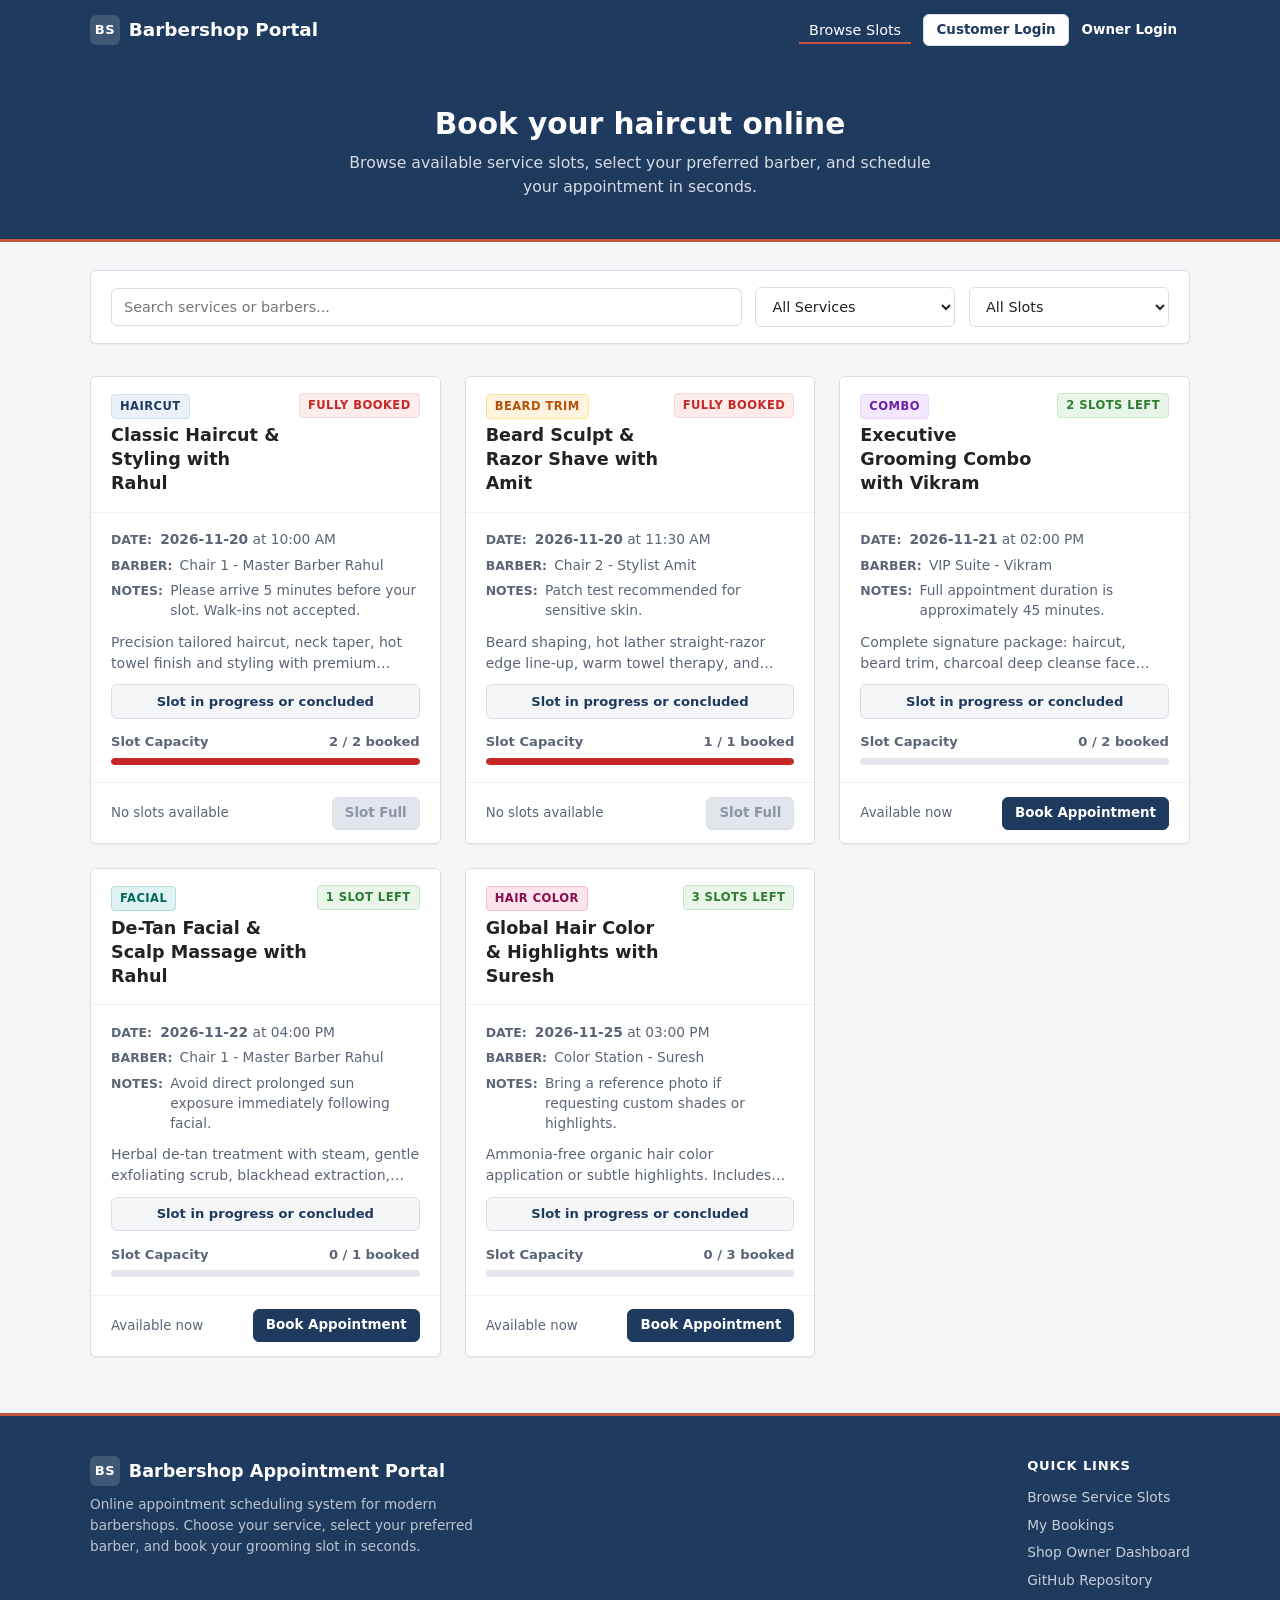
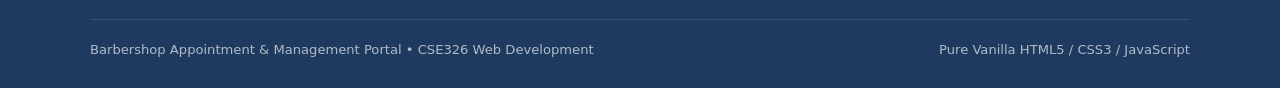
==== commit 31cf6a7f: "feat: convert to barbershop appointment portal" ====
--- a/index.html
+++ b/index.html
@@ -3,7 +3,7 @@
 <head>
   <meta charset="UTF-8">
   <meta name="viewport" content="width=device-width, initial-scale=1.0">
-  <title>Campus Event Management & Registration Portal</title>
+  <title>Barbershop Appointment & Management Portal</title>
   <link rel="icon" type="image/svg+xml" href="favicon.svg">
   <link rel="stylesheet" href="css/style.css">
 </head>
@@ -15,9 +15,9 @@
   <!-- Hero Welcome Banner -->
   <section class="hero-section">
     <div class="container">
-      <h1 class="hero-title">Upcoming Campus Events</h1>
+      <h1 class="hero-title">Book your haircut online</h1>
       <p class="hero-subtitle">
-        Browse and register for campus events, workshops, technical competitions, and cultural activities.
+        Browse available service slots, select your preferred barber, and schedule your appointment in seconds.
       </p>
     </div>
   </section>
@@ -25,7 +25,7 @@
   <!-- Main Content Container -->
   <main class="container">
 
-    <!-- Normal Event Explorer View -->
+    <!-- Normal Service Slots Explorer View -->
     <div id="events-view">
       <!-- Search and Filter Bar -->
       <section class="filter-bar">
@@ -34,42 +34,44 @@
             type="text" 
             id="search-input" 
             class="filter-input" 
-            placeholder="Search events by title, description, or venue..." 
+            placeholder="Search services or barbers..." 
             oninput="handleFilterChange()"
           >
         </div>
         <div style="flex: 0 1 200px;">
           <select id="category-filter" class="filter-input" onchange="handleFilterChange()">
-            <option value="ALL">All Categories</option>
-            <option value="Technical">Technical</option>
-            <option value="Workshop">Workshop</option>
-            <option value="Cultural">Cultural</option>
-            <option value="Sports">Sports</option>
+            <option value="ALL">All Services</option>
+            <option value="Haircut">Haircut</option>
+            <option value="Beard Trim">Beard Trim</option>
+            <option value="Shave">Shave</option>
+            <option value="Hair Color">Hair Color</option>
+            <option value="Facial">Facial</option>
+            <option value="Combo">Combo</option>
           </select>
         </div>
         <div style="flex: 0 1 200px;">
           <select id="availability-filter" class="filter-input" onchange="handleFilterChange()">
-            <option value="ALL">All Status</option>
-            <option value="OPEN">Available Seats Only</option>
-            <option value="FULL">Sold Out / Full</option>
+            <option value="ALL">All Slots</option>
+            <option value="OPEN">Available Slots Only</option>
+            <option value="FULL">Fully Booked</option>
           </select>
         </div>
       </section>
 
-      <!-- Events Listing Grid -->
+      <!-- Service Slots Listing Grid -->
       <div id="events-container" class="events-grid">
-        <!-- Event cards or empty-state injected dynamically -->
+        <!-- Service slot cards or empty-state injected dynamically -->
       </div>
     </div>
 
-    <!-- Student "My Registrations" View -->
+    <!-- Customer "My Bookings" View -->
     <div id="my-registrations-view" style="display: none; padding: 2.5rem 0;">
       <div style="display: flex; justify-content: space-between; align-items: center; margin-bottom: 1.5rem; flex-wrap: wrap; gap: 1rem;">
         <div>
-          <h2>My Event Registrations</h2>
-          <p class="text-muted" id="student-info-heading">Track your booked tickets and active campus passes.</p>
-        </div>
-        <a href="index.html" class="btn btn-secondary btn-sm">Back to All Events</a>
+          <h2>My Appointments & Bookings</h2>
+          <p class="text-muted" id="student-info-heading">Track your booked appointments and visit passes.</p>
+        </div>
+        <a href="index.html" class="btn btn-secondary btn-sm">Back to Service Slots</a>
       </div>
 
       <div id="my-registrations-container">
@@ -77,10 +79,10 @@
           <table class="data-table">
             <thead>
               <tr>
-                <th>Ticket ID</th>
-                <th>Event Title</th>
+                <th>Booking ID</th>
+                <th>Service Slot</th>
                 <th>Date & Time</th>
-                <th>Venue</th>
+                <th>Chair / Barber</th>
                 <th>Action</th>
               </tr>
             </thead>
@@ -94,24 +96,24 @@
 
   </main>
 
-  <!-- Student Login Modal -->
+  <!-- Customer Login Modal -->
   <div id="student-login-modal" class="modal-overlay">
     <div class="modal-content">
       <div class="modal-header">
-        <h3 class="modal-title">Student Login</h3>
+        <h3 class="modal-title">Customer Login</h3>
         <button class="modal-close" onclick="closeStudentLoginModal()">&times;</button>
       </div>
       <form id="student-login-form" onsubmit="handleStudentLogin(event)">
         <div class="modal-body">
           <p class="text-muted" style="margin-bottom: 1rem; font-size: 0.9rem;">
-            Enter your college Registration Number to view your registered events or book passes.
+            Enter your 10-digit mobile phone number to view your booked appointments.
           </p>
           <div class="form-group">
-            <label class="form-label" for="login-reg-no">Registration Number (e.g. 123001)</label>
-            <input type="text" id="login-reg-no" class="form-control" placeholder="Enter Registration No." required>
+            <label class="form-label" for="login-reg-no">Phone Number (10 digits)</label>
+            <input type="tel" id="login-reg-no" class="form-control" placeholder="e.g. 9876543210" maxlength="10" required>
           </div>
           <div class="form-group">
-            <label class="form-label" for="login-name">Full Name</label>
+            <label class="form-label" for="login-name">Customer Name</label>
             <input type="text" id="login-name" class="form-control" placeholder="Enter your full name" required>
           </div>
         </div>
@@ -123,19 +125,19 @@
     </div>
   </div>
 
-  <!-- Admin Login Modal -->
+  <!-- Shop Owner Login Modal -->
   <div id="admin-login-modal" class="modal-overlay">
     <div class="modal-content">
       <div class="modal-header">
-        <h3 class="modal-title">Organizer Login</h3>
+        <h3 class="modal-title">Shop Owner Login</h3>
         <button class="modal-close" onclick="closeAdminLoginModal()">&times;</button>
       </div>
       <form id="admin-login-form" onsubmit="handleAdminLogin(event)">
         <div class="modal-body">
           <div style="background-color: var(--bg); padding: 0.85rem 1rem; border-radius: var(--radius); font-size: 0.86rem; margin-bottom: 1.25rem; border: 1px solid var(--border);">
             <strong>Demo Credentials:</strong><br>
-            Username: <code>admin</code><br>
-            Password: <code>admin123</code>
+            Customer: Any 10-digit phone + name<br>
+            Shop Owner: <code>admin</code> / <code>admin123</code>
           </div>
           <div class="form-group">
             <label class="form-label" for="admin-user">Username</label>
@@ -148,7 +150,7 @@
         </div>
         <div class="modal-footer">
           <button type="button" class="btn btn-secondary" onclick="closeAdminLoginModal()">Cancel</button>
-          <button type="submit" class="btn btn-primary">Sign In</button>
+          <button type="submit" class="btn btn-primary">Sign In as Owner</button>
         </div>
       </form>
     </div>
@@ -169,7 +171,7 @@
   <script>
     // Initialize page on load
     document.addEventListener("DOMContentLoaded", function() {
-      // Check if URL query asks for "my-registrations" view
+      // Check if URL query asks for "my-registrations" (My Bookings) view
       var urlParams = new URLSearchParams(window.location.search);
       var view = urlParams.get("view");
 
@@ -185,20 +187,20 @@
       renderFooter();
     });
 
-    // Render filtered list of events into the grid
+    // Render filtered list of service slots into the grid
     function renderEventsList() {
       var container = document.getElementById("events-container");
       if (!container) return;
 
       var allEvents = getAllEvents();
 
-      // Absolute empty state if no events exist in storage
+      // Absolute empty state if no slots exist in storage
       if (allEvents.length === 0) {
         container.innerHTML = renderEmptyState({
           icon: "",
-          title: "No events yet",
-          desc: "There are currently no events published. Log in as an Organizer to create new events.",
-          actionBtn: '<button class="btn btn-primary btn-sm" onclick="openAdminLoginModal()">Organizer Login</button>'
+          title: "No appointment slots yet",
+          desc: "There are currently no slots published. Log in as Shop Owner to add new service slots.",
+          actionBtn: '<button class="btn btn-primary btn-sm" onclick="openAdminLoginModal()">Shop Owner Login</button>'
         });
         return;
       }
@@ -234,8 +236,8 @@
       if (filtered.length === 0) {
         container.innerHTML = renderEmptyState({
           icon: "",
-          title: "No events match your criteria",
-          desc: "No events match the selected search keywords or filters. Try adjusting your search.",
+          title: "No service slots match your search",
+          desc: "We could not find any appointment slots matching your search criteria. Try clearing filters.",
           actionBtn: '<button class="btn btn-secondary btn-sm" onclick="resetFilters()">Reset Filters</button>'
         });
         return;
@@ -261,7 +263,7 @@
       renderEventsList();
     }
 
-    // Switch view to display Student Registrations
+    // Switch view to display Customer Bookings
     function showMyRegistrationsView() {
       var user = getCurrentUser();
       if (!user || user.role !== "student") {
@@ -272,7 +274,7 @@
       document.getElementById("events-view").style.display = "none";
       document.getElementById("my-registrations-view").style.display = "block";
       document.getElementById("student-info-heading").textContent = 
-        "Showing registered events for " + user.name + " (Reg No: " + user.regNo + ")";
+        "Showing booked appointments for " + user.name + " (Phone: " + user.regNo + ")";
 
       var container = document.getElementById("my-registrations-container");
       var registrations = getRegistrationsByStudent(user.regNo);
@@ -280,9 +282,9 @@
       if (registrations.length === 0) {
         container.innerHTML = renderEmptyState({
           icon: "",
-          title: "No event registrations yet",
-          desc: "You have not registered for any events yet. Browse available campus events to register.",
-          actionBtn: '<a href="index.html" class="btn btn-primary btn-sm">Browse Events</a>'
+          title: "No appointment bookings yet",
+          desc: "You have not booked any appointments yet. Browse our available service slots to schedule your haircut!",
+          actionBtn: '<a href="index.html" class="btn btn-primary btn-sm">Browse Service Slots</a>'
         });
         return;
       }
@@ -292,10 +294,10 @@
           '<table class="data-table">' +
             '<thead>' +
               '<tr>' +
-                '<th>Ticket ID</th>' +
-                '<th>Event Title</th>' +
+                '<th>Booking ID</th>' +
+                '<th>Service Slot</th>' +
                 '<th>Date & Time</th>' +
-                '<th>Venue</th>' +
+                '<th>Chair / Barber</th>' +
                 '<th>Action</th>' +
               '</tr>' +
             '</thead>' +
@@ -303,7 +305,7 @@
 
       for (var i = 0; i < registrations.length; i++) {
         var reg = registrations[i];
-        var event = getEventById(reg.eventId) || { title: "Unknown Event", date: "N/A", time: "N/A", venue: "N/A" };
+        var event = getEventById(reg.eventId) || { title: "Unknown Slot", date: "N/A", time: "N/A", venue: "N/A" };
         tableHtml += 
           '<tr>' +
             '<td><strong><code>' + reg.ticketId + '</code></strong></td>' +
@@ -312,8 +314,8 @@
             '<td>' + event.venue + '</td>' +
             '<td>' +
               '<div style="display: flex; gap: 0.5rem; flex-wrap: wrap;">' +
-                '<a href="event.html?id=' + encodeURIComponent(reg.eventId) + '&ticketId=' + encodeURIComponent(reg.ticketId) + '" class="btn btn-secondary btn-sm">View Ticket</a>' +
-                '<button class="btn btn-danger btn-sm" onclick="handleCancelMyRegistration(\'' + reg.ticketId + '\')">Cancel</button>' +
+                '<a href="event.html?id=' + encodeURIComponent(reg.eventId) + '&ticketId=' + encodeURIComponent(reg.ticketId) + '" class="btn btn-secondary btn-sm">View Booking</a>' +
+                '<button class="btn btn-danger btn-sm" onclick="handleCancelMyRegistration(\'' + reg.ticketId + '\')">Cancel Booking</button>' +
               '</div>' +
             '</td>' +
           '</tr>';
@@ -323,9 +325,9 @@
       container.innerHTML = tableHtml;
     }
 
-    // Handle student cancelling their registration
+    // Handle customer cancelling their appointment booking
     function handleCancelMyRegistration(ticketId) {
-      if (!confirm("Are you sure you want to cancel this registration? Your seat will be freed up for other students.")) {
+      if (!confirm("Are you sure you want to cancel this appointment booking? Your slot will be freed up for other customers.")) {
         return;
       }
       var res = cancelRegistration(ticketId);
@@ -355,17 +357,23 @@
     // Form handlers
     function handleStudentLogin(e) {
       e.preventDefault();
-      var regNo = document.getElementById("login-reg-no").value.trim();
+      var rawPhone = document.getElementById("login-reg-no").value.trim();
+      var cleanPhone = rawPhone.replace(/\D/g, "");
       var name = document.getElementById("login-name").value.trim();
 
-      if (!regNo || !name) {
-        showToast("Please provide both Registration No and Name", "danger");
+      if (cleanPhone.length !== 10) {
+        showToast("Please enter a valid 10-digit mobile phone number", "danger");
+        return;
+      }
+
+      if (!name) {
+        showToast("Please enter your name", "danger");
         return;
       }
 
       setCurrentUser({
         role: "student",
-        regNo: regNo,
+        regNo: cleanPhone,
         name: name
       });
 
@@ -383,14 +391,14 @@
 
       // Demo login check
       if (u === "admin" && p === "admin123") {
-        setCurrentUser({ role: "admin", name: "Campus Organizer" });
+        setCurrentUser({ role: "admin", name: "Shop Owner" });
         closeAdminLoginModal();
-        showToast("Signed in as Administrator", "success");
+        showToast("Signed in as Shop Owner", "success");
         setTimeout(function() {
           window.location.href = "admin.html";
         }, 500);
       } else {
-        showToast("Invalid credentials! Demo username is admin, password is admin123", "danger");
+        showToast("Invalid credentials! Shop Owner login: admin / admin123", "danger");
       }
     }
   </script>
--- a/css/style.css
+++ b/css/style.css
@@ -1,6 +1,6 @@
 /* ==========================================================================
-   Campus Event Management & Registration Portal
-   Institutional Theme - Clean, Flat, Human-Designed College Portal
+   Barbershop Appointment & Management Portal
+   Clean, Flat, Professional Human-Designed Portal
    ========================================================================== */
 
 /* --- CSS Variables & Design Tokens --- */
@@ -427,6 +427,37 @@
   background-color: #E0F2F1;
   color: #00695C;
   border-color: #B2DFDB;
+}
+
+.event-badge.badge-haircut {
+  background-color: #EBF1F8;
+  color: var(--primary);
+  border-color: #D3DFEE;
+}
+
+.event-badge.badge-beard-trim,
+.event-badge.badge-shave {
+  background-color: #FFF3E0;
+  color: #B45309;
+  border-color: #FDE68A;
+}
+
+.event-badge.badge-hair-color {
+  background-color: #FCE4EC;
+  color: #880E4F;
+  border-color: #F8BBD0;
+}
+
+.event-badge.badge-facial {
+  background-color: #E0F2F1;
+  color: #00695C;
+  border-color: #B2DFDB;
+}
+
+.event-badge.badge-combo {
+  background-color: #F3E8FF;
+  color: #6B21A8;
+  border-color: #E9D5FF;
 }
 
 .event-title {
